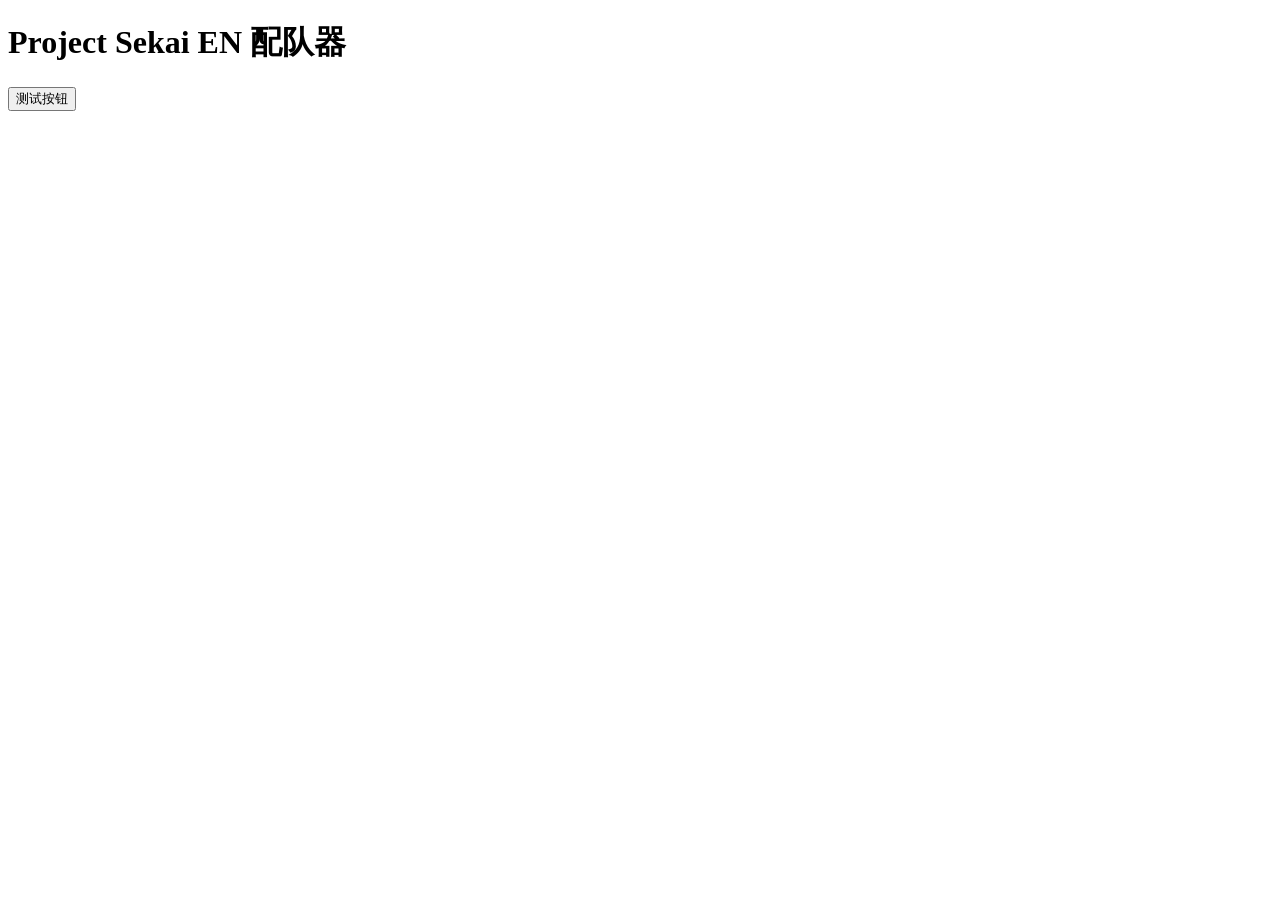
==== index.html @ 96f08433 "Add Project Sekai EN team builder starter page" ====
<!DOCTYPE html>
<html lang="zh-CN">
<head>
  <meta charset="UTF-8">
  <meta name="viewport" content="width=device-width, initial-scale=1.0">
  <title>Project Sekai EN 配队器</title>
</head>
<body>
  <h1>Project Sekai EN 配队器</h1>
  <button id="testButton" type="button">测试按钮</button>

  <script>
    document.getElementById('testButton').addEventListener('click', () => {
      alert('测试成功！');
    });
  </script>
</body>
</html>
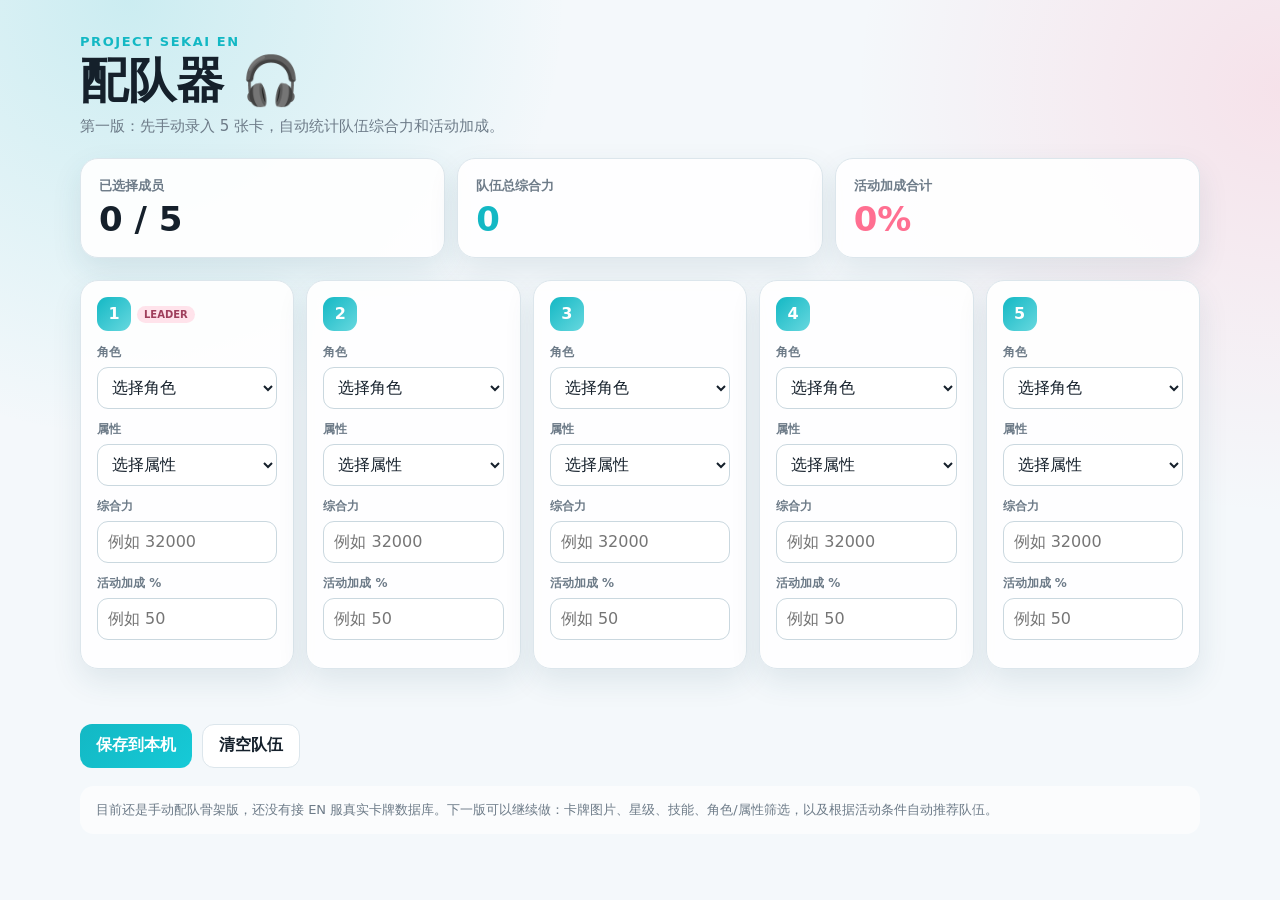
==== commit 9dc636ee: "Build first functional Project Sekai EN team builder" ====
--- a/index.html
+++ b/index.html
@@ -3,16 +3,388 @@
 <head>
   <meta charset="UTF-8">
   <meta name="viewport" content="width=device-width, initial-scale=1.0">
+  <meta name="theme-color" content="#13b8c4">
   <title>Project Sekai EN 配队器</title>
+  <style>
+    * {
+      box-sizing: border-box;
+    }
+
+    :root {
+      --bg: #f4f8fb;
+      --panel: rgba(255, 255, 255, 0.92);
+      --text: #15202b;
+      --muted: #6d7b88;
+      --line: #dce6ec;
+      --accent: #13b8c4;
+      --accent-2: #ff6f91;
+      --shadow: 0 12px 30px rgba(30, 80, 100, 0.10);
+    }
+
+    body {
+      margin: 0;
+      min-height: 100vh;
+      font-family: system-ui, -apple-system, BlinkMacSystemFont, "Segoe UI", sans-serif;
+      color: var(--text);
+      background:
+        radial-gradient(circle at 10% 0%, rgba(19, 184, 196, 0.18), transparent 30%),
+        radial-gradient(circle at 100% 10%, rgba(255, 111, 145, 0.16), transparent 28%),
+        var(--bg);
+    }
+
+    .page {
+      width: min(1120px, calc(100% - 28px));
+      margin: 0 auto;
+      padding: 34px 0 50px;
+    }
+
+    .hero {
+      margin-bottom: 22px;
+    }
+
+    .eyebrow {
+      margin: 0 0 6px;
+      color: var(--accent);
+      font-size: 13px;
+      font-weight: 800;
+      letter-spacing: 0.12em;
+      text-transform: uppercase;
+    }
+
+    h1 {
+      margin: 0;
+      font-size: clamp(30px, 6vw, 48px);
+      line-height: 1.08;
+    }
+
+    .subtitle {
+      margin: 10px 0 0;
+      color: var(--muted);
+      font-size: 15px;
+    }
+
+    .summary {
+      display: grid;
+      grid-template-columns: repeat(3, 1fr);
+      gap: 12px;
+      margin: 22px 0;
+    }
+
+    .summary-card {
+      padding: 18px;
+      border: 1px solid var(--line);
+      border-radius: 18px;
+      background: var(--panel);
+      box-shadow: var(--shadow);
+    }
+
+    .summary-label {
+      color: var(--muted);
+      font-size: 13px;
+      font-weight: 700;
+    }
+
+    .summary-value {
+      margin-top: 4px;
+      font-size: clamp(25px, 5vw, 34px);
+      font-weight: 900;
+    }
+
+    .summary-value.accent {
+      color: var(--accent);
+    }
+
+    .summary-value.pink {
+      color: var(--accent-2);
+    }
+
+    .team-grid {
+      display: grid;
+      grid-template-columns: repeat(5, minmax(0, 1fr));
+      gap: 12px;
+    }
+
+    .slot {
+      padding: 16px;
+      border: 1px solid var(--line);
+      border-radius: 18px;
+      background: var(--panel);
+      box-shadow: var(--shadow);
+    }
+
+    .slot-number {
+      display: inline-flex;
+      align-items: center;
+      justify-content: center;
+      width: 34px;
+      height: 34px;
+      margin-bottom: 13px;
+      border-radius: 11px;
+      color: white;
+      background: linear-gradient(135deg, var(--accent), #67d8df);
+      font-weight: 900;
+    }
+
+    .field {
+      margin-bottom: 12px;
+    }
+
+    label {
+      display: block;
+      margin-bottom: 6px;
+      color: var(--muted);
+      font-size: 12px;
+      font-weight: 800;
+    }
+
+    select,
+    input {
+      width: 100%;
+      min-height: 42px;
+      padding: 9px 10px;
+      border: 1px solid #cad8df;
+      border-radius: 11px;
+      outline: none;
+      background: white;
+      color: var(--text);
+      font: inherit;
+    }
+
+    select:focus,
+    input:focus {
+      border-color: var(--accent);
+      box-shadow: 0 0 0 3px rgba(19, 184, 196, 0.13);
+    }
+
+    .leader-badge {
+      display: inline-block;
+      margin-left: 6px;
+      padding: 3px 7px;
+      border-radius: 999px;
+      color: #9f3f5c;
+      background: #ffe3eb;
+      font-size: 10px;
+      font-weight: 900;
+      vertical-align: middle;
+    }
+
+    .warning {
+      min-height: 22px;
+      margin: 15px 0 0;
+      color: #c33d5b;
+      font-size: 13px;
+      font-weight: 700;
+    }
+
+    .actions {
+      display: flex;
+      gap: 10px;
+      margin-top: 18px;
+    }
+
+    button {
+      min-height: 44px;
+      padding: 10px 16px;
+      border: 0;
+      border-radius: 12px;
+      cursor: pointer;
+      font: inherit;
+      font-weight: 800;
+    }
+
+    .primary {
+      color: white;
+      background: linear-gradient(135deg, var(--accent), #16cad7);
+    }
+
+    .secondary {
+      color: var(--text);
+      background: white;
+      border: 1px solid var(--line);
+    }
+
+    .note {
+      margin-top: 18px;
+      padding: 14px 16px;
+      border-radius: 14px;
+      color: var(--muted);
+      background: rgba(255, 255, 255, 0.66);
+      font-size: 13px;
+      line-height: 1.55;
+    }
+
+    @media (max-width: 920px) {
+      .team-grid {
+        grid-template-columns: repeat(2, minmax(0, 1fr));
+      }
+    }
+
+    @media (max-width: 620px) {
+      .page {
+        width: min(100% - 18px, 1120px);
+        padding-top: 22px;
+      }
+
+      .summary {
+        grid-template-columns: 1fr;
+      }
+
+      .team-grid {
+        grid-template-columns: 1fr;
+      }
+    }
+  </style>
 </head>
 <body>
-  <h1>Project Sekai EN 配队器</h1>
-  <button id="testButton" type="button">测试按钮</button>
+  <main class="page">
+    <header class="hero">
+      <p class="eyebrow">Project Sekai EN</p>
+      <h1>配队器 <span aria-hidden="true">🎧</span></h1>
+      <p class="subtitle">第一版：先手动录入 5 张卡，自动统计队伍综合力和活动加成。</p>
+    </header>
+
+    <section class="summary" aria-label="队伍统计">
+      <div class="summary-card">
+        <div class="summary-label">已选择成员</div>
+        <div class="summary-value" id="memberCount">0 / 5</div>
+      </div>
+      <div class="summary-card">
+        <div class="summary-label">队伍总综合力</div>
+        <div class="summary-value accent" id="totalPower">0</div>
+      </div>
+      <div class="summary-card">
+        <div class="summary-label">活动加成合计</div>
+        <div class="summary-value pink" id="totalBonus">0%</div>
+      </div>
+    </section>
+
+    <section class="team-grid" id="teamGrid" aria-label="队伍卡槽"></section>
+
+    <p class="warning" id="warning" role="status"></p>
+
+    <div class="actions">
+      <button class="primary" id="saveButton" type="button">保存到本机</button>
+      <button class="secondary" id="resetButton" type="button">清空队伍</button>
+    </div>
+
+    <div class="note">
+      目前还是手动配队骨架版，还没有接 EN 服真实卡牌数据库。下一版可以继续做：卡牌图片、星级、技能、角色/属性筛选，以及根据活动条件自动推荐队伍。
+    </div>
+  </main>
 
   <script>
-    document.getElementById('testButton').addEventListener('click', () => {
-      alert('测试成功！');
-    });
+    const characters = [
+      "", "Hatsune Miku", "Kagamine Rin", "Kagamine Len", "Megurine Luka", "MEIKO", "KAITO",
+      "Hoshino Ichika", "Tenma Saki", "Mochizuki Honami", "Hinomori Shiho",
+      "Hanasato Minori", "Kiritani Haruka", "Momoi Airi", "Hinomori Shizuku",
+      "Azusawa Kohane", "Shiraishi An", "Shinonome Akito", "Aoyagi Toya",
+      "Tenma Tsukasa", "Otori Emu", "Kusanagi Nene", "Kamishiro Rui",
+      "Yoisaki Kanade", "Asahina Mafuyu", "Shinonome Ena", "Akiyama Mizuki"
+    ];
+
+    const attributes = ["", "Cool", "Cute", "Happy", "Mysterious", "Pure"];
+    const teamGrid = document.getElementById("teamGrid");
+    const memberCount = document.getElementById("memberCount");
+    const totalPower = document.getElementById("totalPower");
+    const totalBonus = document.getElementById("totalBonus");
+    const warning = document.getElementById("warning");
+
+    function optionList(items, emptyLabel) {
+      return items.map((item, index) =>
+        `<option value="${item}">${index === 0 ? emptyLabel : item}</option>`
+      ).join("");
+    }
+
+    for (let i = 0; i < 5; i++) {
+      const slot = document.createElement("article");
+      slot.className = "slot";
+      slot.dataset.slot = i;
+      slot.innerHTML = `
+        <div class="slot-number">${i + 1}</div>${i === 0 ? '<span class="leader-badge">LEADER</span>' : ''}
+        <div class="field">
+          <label for="character-${i}">角色</label>
+          <select id="character-${i}" class="character">${optionList(characters, "选择角色")}</select>
+        </div>
+        <div class="field">
+          <label for="attribute-${i}">属性</label>
+          <select id="attribute-${i}" class="attribute">${optionList(attributes, "选择属性")}</select>
+        </div>
+        <div class="field">
+          <label for="power-${i}">综合力</label>
+          <input id="power-${i}" class="power" type="number" min="0" inputmode="numeric" placeholder="例如 32000">
+        </div>
+        <div class="field">
+          <label for="bonus-${i}">活动加成 %</label>
+          <input id="bonus-${i}" class="bonus" type="number" min="0" step="0.1" inputmode="decimal" placeholder="例如 50">
+        </div>
+      `;
+      teamGrid.appendChild(slot);
+    }
+
+    function getSlots() {
+      return [...document.querySelectorAll(".slot")].map(slot => ({
+        character: slot.querySelector(".character").value,
+        attribute: slot.querySelector(".attribute").value,
+        power: Number(slot.querySelector(".power").value) || 0,
+        bonus: Number(slot.querySelector(".bonus").value) || 0
+      }));
+    }
+
+    function updateSummary() {
+      const slots = getSlots();
+      const selected = slots.filter(slot => slot.character);
+      const power = slots.reduce((sum, slot) => sum + slot.power, 0);
+      const bonus = slots.reduce((sum, slot) => sum + slot.bonus, 0);
+
+      memberCount.textContent = `${selected.length} / 5`;
+      totalPower.textContent = power.toLocaleString();
+      totalBonus.textContent = `${Number(bonus.toFixed(1))}%`;
+
+      const names = selected.map(slot => slot.character);
+      const duplicates = [...new Set(names.filter((name, index) => names.indexOf(name) !== index))];
+      warning.textContent = duplicates.length
+        ? `⚠️ 同一队伍不能重复同一角色：${duplicates.join("、")}`
+        : "";
+    }
+
+    function saveTeam() {
+      localStorage.setItem("pjsk-en-team-v1", JSON.stringify(getSlots()));
+      const oldText = document.getElementById("saveButton").textContent;
+      document.getElementById("saveButton").textContent = "已保存 ✓";
+      setTimeout(() => document.getElementById("saveButton").textContent = oldText, 1200);
+    }
+
+    function loadTeam() {
+      const raw = localStorage.getItem("pjsk-en-team-v1");
+      if (!raw) return;
+
+      try {
+        const saved = JSON.parse(raw);
+        document.querySelectorAll(".slot").forEach((slot, i) => {
+          if (!saved[i]) return;
+          slot.querySelector(".character").value = saved[i].character || "";
+          slot.querySelector(".attribute").value = saved[i].attribute || "";
+          slot.querySelector(".power").value = saved[i].power || "";
+          slot.querySelector(".bonus").value = saved[i].bonus || "";
+        });
+      } catch (error) {
+        console.warn("Saved team could not be loaded.", error);
+      }
+    }
+
+    function resetTeam() {
+      document.querySelectorAll("select, input").forEach(control => control.value = "");
+      localStorage.removeItem("pjsk-en-team-v1");
+      updateSummary();
+    }
+
+    teamGrid.addEventListener("input", updateSummary);
+    teamGrid.addEventListener("change", updateSummary);
+    document.getElementById("saveButton").addEventListener("click", saveTeam);
+    document.getElementById("resetButton").addEventListener("click", resetTeam);
+
+    loadTeam();
+    updateSummary();
   </script>
 </body>
 </html>
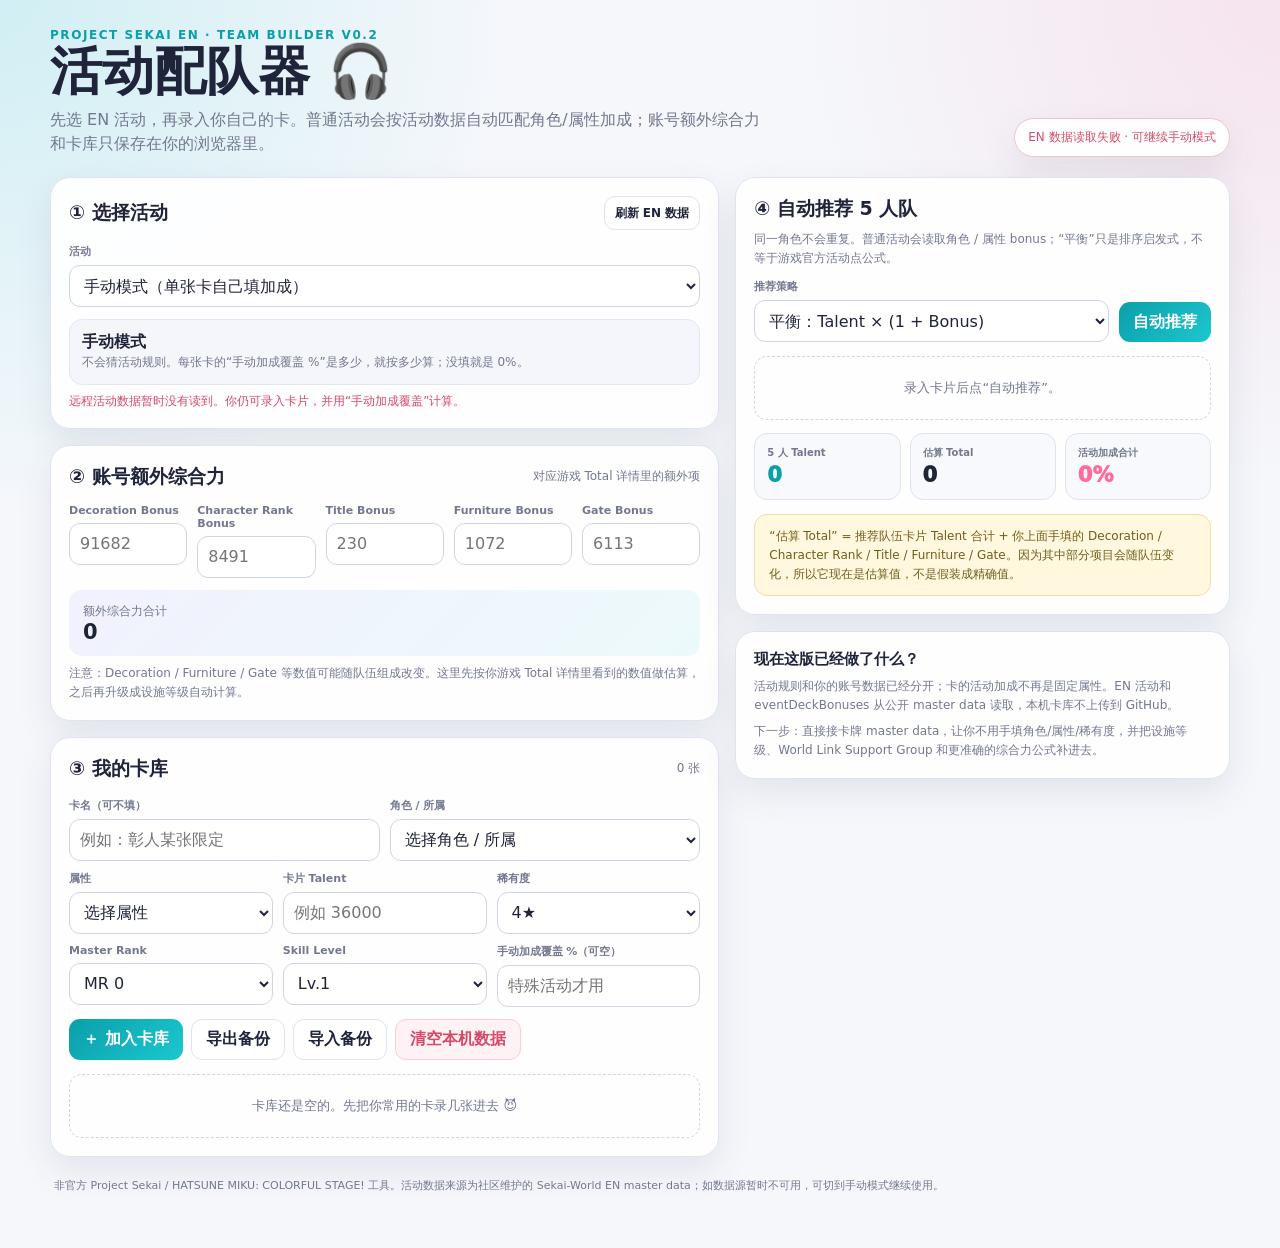
==== commit 70fdb0be: "Rebuild Project Sekai EN team builder workflow" ====
--- a/index.html
+++ b/index.html
@@ -3,388 +3,205 @@
 <head>
   <meta charset="UTF-8">
   <meta name="viewport" content="width=device-width, initial-scale=1.0">
-  <meta name="theme-color" content="#13b8c4">
+  <meta name="theme-color" content="#1cc7d0">
+  <meta name="description" content="Project Sekai EN 活动配队器：活动规则、账号加成、个人卡库与自动推荐。">
   <title>Project Sekai EN 配队器</title>
-  <style>
-    * {
-      box-sizing: border-box;
-    }
-
-    :root {
-      --bg: #f4f8fb;
-      --panel: rgba(255, 255, 255, 0.92);
-      --text: #15202b;
-      --muted: #6d7b88;
-      --line: #dce6ec;
-      --accent: #13b8c4;
-      --accent-2: #ff6f91;
-      --shadow: 0 12px 30px rgba(30, 80, 100, 0.10);
-    }
-
-    body {
-      margin: 0;
-      min-height: 100vh;
-      font-family: system-ui, -apple-system, BlinkMacSystemFont, "Segoe UI", sans-serif;
-      color: var(--text);
-      background:
-        radial-gradient(circle at 10% 0%, rgba(19, 184, 196, 0.18), transparent 30%),
-        radial-gradient(circle at 100% 10%, rgba(255, 111, 145, 0.16), transparent 28%),
-        var(--bg);
-    }
-
-    .page {
-      width: min(1120px, calc(100% - 28px));
-      margin: 0 auto;
-      padding: 34px 0 50px;
-    }
-
-    .hero {
-      margin-bottom: 22px;
-    }
-
-    .eyebrow {
-      margin: 0 0 6px;
-      color: var(--accent);
-      font-size: 13px;
-      font-weight: 800;
-      letter-spacing: 0.12em;
-      text-transform: uppercase;
-    }
-
-    h1 {
-      margin: 0;
-      font-size: clamp(30px, 6vw, 48px);
-      line-height: 1.08;
-    }
-
-    .subtitle {
-      margin: 10px 0 0;
-      color: var(--muted);
-      font-size: 15px;
-    }
-
-    .summary {
-      display: grid;
-      grid-template-columns: repeat(3, 1fr);
-      gap: 12px;
-      margin: 22px 0;
-    }
-
-    .summary-card {
-      padding: 18px;
-      border: 1px solid var(--line);
-      border-radius: 18px;
-      background: var(--panel);
-      box-shadow: var(--shadow);
-    }
-
-    .summary-label {
-      color: var(--muted);
-      font-size: 13px;
-      font-weight: 700;
-    }
-
-    .summary-value {
-      margin-top: 4px;
-      font-size: clamp(25px, 5vw, 34px);
-      font-weight: 900;
-    }
-
-    .summary-value.accent {
-      color: var(--accent);
-    }
-
-    .summary-value.pink {
-      color: var(--accent-2);
-    }
-
-    .team-grid {
-      display: grid;
-      grid-template-columns: repeat(5, minmax(0, 1fr));
-      gap: 12px;
-    }
-
-    .slot {
-      padding: 16px;
-      border: 1px solid var(--line);
-      border-radius: 18px;
-      background: var(--panel);
-      box-shadow: var(--shadow);
-    }
-
-    .slot-number {
-      display: inline-flex;
-      align-items: center;
-      justify-content: center;
-      width: 34px;
-      height: 34px;
-      margin-bottom: 13px;
-      border-radius: 11px;
-      color: white;
-      background: linear-gradient(135deg, var(--accent), #67d8df);
-      font-weight: 900;
-    }
-
-    .field {
-      margin-bottom: 12px;
-    }
-
-    label {
-      display: block;
-      margin-bottom: 6px;
-      color: var(--muted);
-      font-size: 12px;
-      font-weight: 800;
-    }
-
-    select,
-    input {
-      width: 100%;
-      min-height: 42px;
-      padding: 9px 10px;
-      border: 1px solid #cad8df;
-      border-radius: 11px;
-      outline: none;
-      background: white;
-      color: var(--text);
-      font: inherit;
-    }
-
-    select:focus,
-    input:focus {
-      border-color: var(--accent);
-      box-shadow: 0 0 0 3px rgba(19, 184, 196, 0.13);
-    }
-
-    .leader-badge {
-      display: inline-block;
-      margin-left: 6px;
-      padding: 3px 7px;
-      border-radius: 999px;
-      color: #9f3f5c;
-      background: #ffe3eb;
-      font-size: 10px;
-      font-weight: 900;
-      vertical-align: middle;
-    }
-
-    .warning {
-      min-height: 22px;
-      margin: 15px 0 0;
-      color: #c33d5b;
-      font-size: 13px;
-      font-weight: 700;
-    }
-
-    .actions {
-      display: flex;
-      gap: 10px;
-      margin-top: 18px;
-    }
-
-    button {
-      min-height: 44px;
-      padding: 10px 16px;
-      border: 0;
-      border-radius: 12px;
-      cursor: pointer;
-      font: inherit;
-      font-weight: 800;
-    }
-
-    .primary {
-      color: white;
-      background: linear-gradient(135deg, var(--accent), #16cad7);
-    }
-
-    .secondary {
-      color: var(--text);
-      background: white;
-      border: 1px solid var(--line);
-    }
-
-    .note {
-      margin-top: 18px;
-      padding: 14px 16px;
-      border-radius: 14px;
-      color: var(--muted);
-      background: rgba(255, 255, 255, 0.66);
-      font-size: 13px;
-      line-height: 1.55;
-    }
-
-    @media (max-width: 920px) {
-      .team-grid {
-        grid-template-columns: repeat(2, minmax(0, 1fr));
-      }
-    }
-
-    @media (max-width: 620px) {
-      .page {
-        width: min(100% - 18px, 1120px);
-        padding-top: 22px;
-      }
-
-      .summary {
-        grid-template-columns: 1fr;
-      }
-
-      .team-grid {
-        grid-template-columns: 1fr;
-      }
-    }
-  </style>
+  <link rel="stylesheet" href="./styles.css">
 </head>
 <body>
   <main class="page">
     <header class="hero">
-      <p class="eyebrow">Project Sekai EN</p>
-      <h1>配队器 <span aria-hidden="true">🎧</span></h1>
-      <p class="subtitle">第一版：先手动录入 5 张卡，自动统计队伍综合力和活动加成。</p>
+      <div>
+        <p class="eyebrow">PROJECT SEKAI EN · TEAM BUILDER V0.2</p>
+        <h1>活动配队器 🎧</h1>
+        <p class="hero-copy">先选 EN 活动，再录入你自己的卡。普通活动会按活动数据自动匹配角色/属性加成；账号额外综合力和卡库只保存在你的浏览器里。</p>
+      </div>
+      <div id="dataStatus" class="status-pill">准备读取 EN 活动数据…</div>
     </header>
 
-    <section class="summary" aria-label="队伍统计">
-      <div class="summary-card">
-        <div class="summary-label">已选择成员</div>
-        <div class="summary-value" id="memberCount">0 / 5</div>
+    <div class="layout">
+      <div class="stack">
+        <section class="panel">
+          <div class="panel-title-row">
+            <h2>① 选择活动</h2>
+            <button id="refreshData" class="btn btn-secondary btn-small" type="button">刷新 EN 数据</button>
+          </div>
+          <div class="field">
+            <label for="eventSelect">活动</label>
+            <select id="eventSelect">
+              <option value="manual">手动模式（单张卡自己填加成）</option>
+            </select>
+          </div>
+          <div id="eventInfo" class="event-box"></div>
+          <div id="eventError" class="error"></div>
+          <div id="specialNotice" class="notice hidden">检测到 World / Bloom 类特殊活动。当前版本会读取基础活动加成规则，但 Support Group、特殊 Mastery / Rarity / Skill 等机制还没有完整实现；这类卡可以使用“手动加成覆盖 %”修正。</div>
+        </section>
+
+        <section class="panel">
+          <div class="panel-title-row">
+            <h2>② 账号额外综合力</h2>
+            <span class="small">对应游戏 Total 详情里的额外项</span>
+          </div>
+          <div class="grid-5">
+            <div class="field">
+              <label for="decorationBonus">Decoration Bonus</label>
+              <input id="decorationBonus" type="number" min="0" inputmode="numeric" placeholder="91682">
+            </div>
+            <div class="field">
+              <label for="characterRankBonus">Character Rank Bonus</label>
+              <input id="characterRankBonus" type="number" min="0" inputmode="numeric" placeholder="8491">
+            </div>
+            <div class="field">
+              <label for="titleBonus">Title Bonus</label>
+              <input id="titleBonus" type="number" min="0" inputmode="numeric" placeholder="230">
+            </div>
+            <div class="field">
+              <label for="furnitureBonus">Furniture Bonus</label>
+              <input id="furnitureBonus" type="number" min="0" inputmode="numeric" placeholder="1072">
+            </div>
+            <div class="field">
+              <label for="gateBonus">Gate Bonus</label>
+              <input id="gateBonus" type="number" min="0" inputmode="numeric" placeholder="6113">
+            </div>
+          </div>
+          <div class="account-total">
+            <div class="small">额外综合力合计</div>
+            <strong id="accountBonusTotal">0</strong>
+          </div>
+          <p class="hint">注意：Decoration / Furniture / Gate 等数值可能随队伍组成改变。这里先按你游戏 Total 详情里看到的数值做估算，之后再升级成设施等级自动计算。</p>
+        </section>
+
+        <section class="panel">
+          <div class="panel-title-row">
+            <h2>③ 我的卡库</h2>
+            <span id="cardCount" class="small">0 张</span>
+          </div>
+
+          <form id="cardForm" class="card-form">
+            <div class="grid-2">
+              <div class="field">
+                <label for="cardName">卡名（可不填）</label>
+                <input id="cardName" type="text" maxlength="80" placeholder="例如：彰人某张限定">
+              </div>
+              <div class="field">
+                <label for="cardUnit">角色 / 所属</label>
+                <select id="cardUnit"><option value="">选择角色 / 所属</option></select>
+              </div>
+            </div>
+
+            <div class="grid-3" style="margin-top:10px">
+              <div class="field">
+                <label for="cardAttr">属性</label>
+                <select id="cardAttr">
+                  <option value="">选择属性</option>
+                  <option value="cool">Cool</option>
+                  <option value="cute">Cute</option>
+                  <option value="happy">Happy</option>
+                  <option value="mysterious">Mysterious</option>
+                  <option value="pure">Pure</option>
+                </select>
+              </div>
+              <div class="field">
+                <label for="cardTalent">卡片 Talent</label>
+                <input id="cardTalent" type="number" min="1" inputmode="numeric" placeholder="例如 36000">
+              </div>
+              <div class="field">
+                <label for="cardRarity">稀有度</label>
+                <select id="cardRarity">
+                  <option value="4★">4★</option>
+                  <option value="Birthday">Birthday</option>
+                  <option value="3★">3★</option>
+                  <option value="2★">2★</option>
+                  <option value="1★">1★</option>
+                </select>
+              </div>
+            </div>
+
+            <div class="grid-3" style="margin-top:10px">
+              <div class="field">
+                <label for="cardMasterRank">Master Rank</label>
+                <select id="cardMasterRank">
+                  <option value="0">MR 0</option><option value="1">MR 1</option><option value="2">MR 2</option>
+                  <option value="3">MR 3</option><option value="4">MR 4</option><option value="5">MR 5</option>
+                </select>
+              </div>
+              <div class="field">
+                <label for="cardSkillLevel">Skill Level</label>
+                <select id="cardSkillLevel">
+                  <option value="1">Lv.1</option><option value="2">Lv.2</option><option value="3">Lv.3</option><option value="4">Lv.4</option>
+                </select>
+              </div>
+              <div class="field">
+                <label for="cardBonusOverride">手动加成覆盖 %（可空）</label>
+                <input id="cardBonusOverride" type="number" min="0" step="0.1" inputmode="decimal" placeholder="特殊活动才用">
+              </div>
+            </div>
+
+            <div id="cardError" class="error"></div>
+            <div class="actions">
+              <button class="btn btn-primary" type="submit">＋ 加入卡库</button>
+              <button id="exportButton" class="btn btn-secondary" type="button">导出备份</button>
+              <button id="importButton" class="btn btn-secondary" type="button">导入备份</button>
+              <button id="clearButton" class="btn btn-danger" type="button">清空本机数据</button>
+              <input id="importFile" class="hidden" type="file" accept="application/json,.json">
+            </div>
+            <div id="importStatus" class="small" style="margin-top:7px"></div>
+          </form>
+
+          <div id="libraryList" class="library-list"></div>
+        </section>
       </div>
-      <div class="summary-card">
-        <div class="summary-label">队伍总综合力</div>
-        <div class="summary-value accent" id="totalPower">0</div>
-      </div>
-      <div class="summary-card">
-        <div class="summary-label">活动加成合计</div>
-        <div class="summary-value pink" id="totalBonus">0%</div>
-      </div>
-    </section>
-
-    <section class="team-grid" id="teamGrid" aria-label="队伍卡槽"></section>
-
-    <p class="warning" id="warning" role="status"></p>
-
-    <div class="actions">
-      <button class="primary" id="saveButton" type="button">保存到本机</button>
-      <button class="secondary" id="resetButton" type="button">清空队伍</button>
+
+      <aside class="stack">
+        <section class="panel">
+          <h2>④ 自动推荐 5 人队</h2>
+          <p class="hint">同一角色不会重复。普通活动会读取角色 / 属性 bonus；“平衡”只是排序启发式，不等于游戏官方活动点公式。</p>
+          <div class="strategy-row" style="margin-top:12px">
+            <div class="field">
+              <label for="strategySelect">推荐策略</label>
+              <select id="strategySelect">
+                <option value="balanced">平衡：Talent × (1 + Bonus)</option>
+                <option value="bonus">活动加成优先</option>
+                <option value="talent">Talent 优先</option>
+              </select>
+            </div>
+            <button id="recommendButton" class="btn btn-primary" type="button">自动推荐</button>
+          </div>
+
+          <div id="recommendWarning" class="error"></div>
+          <div id="results" class="results"></div>
+
+          <div class="summary-grid">
+            <div class="summary-box">
+              <div class="summary-label">5 人 Talent</div>
+              <div id="sumTalent" class="summary-value cyan">0</div>
+            </div>
+            <div class="summary-box">
+              <div class="summary-label">估算 Total</div>
+              <div id="sumTotal" class="summary-value">0</div>
+            </div>
+            <div class="summary-box">
+              <div class="summary-label">活动加成合计</div>
+              <div id="sumBonus" class="summary-value pink">0%</div>
+            </div>
+          </div>
+
+          <div class="notice">“估算 Total” = 推荐队伍卡片 Talent 合计 + 你上面手填的 Decoration / Character Rank / Title / Furniture / Gate。因为其中部分项目会随队伍变化，所以它现在是估算值，不是假装成精确值。</div>
+        </section>
+
+        <section class="panel">
+          <h3>现在这版已经做了什么？</h3>
+          <p class="hint">活动规则和你的账号数据已经分开；卡的活动加成不再是固定属性。EN 活动和 eventDeckBonuses 从公开 master data 读取，本机卡库不上传到 GitHub。</p>
+          <p class="hint">下一步：直接接卡牌 master data，让你不用手填角色/属性/稀有度，并把设施等级、World Link Support Group 和更准确的综合力公式补进去。</p>
+        </section>
+      </aside>
     </div>
 
-    <div class="note">
-      目前还是手动配队骨架版，还没有接 EN 服真实卡牌数据库。下一版可以继续做：卡牌图片、星级、技能、角色/属性筛选，以及根据活动条件自动推荐队伍。
-    </div>
+    <footer>
+      非官方 Project Sekai / HATSUNE MIKU: COLORFUL STAGE! 工具。活动数据来源为社区维护的 Sekai-World EN master data；如数据源暂时不可用，可切到手动模式继续使用。
+    </footer>
   </main>
 
-  <script>
-    const characters = [
-      "", "Hatsune Miku", "Kagamine Rin", "Kagamine Len", "Megurine Luka", "MEIKO", "KAITO",
-      "Hoshino Ichika", "Tenma Saki", "Mochizuki Honami", "Hinomori Shiho",
-      "Hanasato Minori", "Kiritani Haruka", "Momoi Airi", "Hinomori Shizuku",
-      "Azusawa Kohane", "Shiraishi An", "Shinonome Akito", "Aoyagi Toya",
-      "Tenma Tsukasa", "Otori Emu", "Kusanagi Nene", "Kamishiro Rui",
-      "Yoisaki Kanade", "Asahina Mafuyu", "Shinonome Ena", "Akiyama Mizuki"
-    ];
-
-    const attributes = ["", "Cool", "Cute", "Happy", "Mysterious", "Pure"];
-    const teamGrid = document.getElementById("teamGrid");
-    const memberCount = document.getElementById("memberCount");
-    const totalPower = document.getElementById("totalPower");
-    const totalBonus = document.getElementById("totalBonus");
-    const warning = document.getElementById("warning");
-
-    function optionList(items, emptyLabel) {
-      return items.map((item, index) =>
-        `<option value="${item}">${index === 0 ? emptyLabel : item}</option>`
-      ).join("");
-    }
-
-    for (let i = 0; i < 5; i++) {
-      const slot = document.createElement("article");
-      slot.className = "slot";
-      slot.dataset.slot = i;
-      slot.innerHTML = `
-        <div class="slot-number">${i + 1}</div>${i === 0 ? '<span class="leader-badge">LEADER</span>' : ''}
-        <div class="field">
-          <label for="character-${i}">角色</label>
-          <select id="character-${i}" class="character">${optionList(characters, "选择角色")}</select>
-        </div>
-        <div class="field">
-          <label for="attribute-${i}">属性</label>
-          <select id="attribute-${i}" class="attribute">${optionList(attributes, "选择属性")}</select>
-        </div>
-        <div class="field">
-          <label for="power-${i}">综合力</label>
-          <input id="power-${i}" class="power" type="number" min="0" inputmode="numeric" placeholder="例如 32000">
-        </div>
-        <div class="field">
-          <label for="bonus-${i}">活动加成 %</label>
-          <input id="bonus-${i}" class="bonus" type="number" min="0" step="0.1" inputmode="decimal" placeholder="例如 50">
-        </div>
-      `;
-      teamGrid.appendChild(slot);
-    }
-
-    function getSlots() {
-      return [...document.querySelectorAll(".slot")].map(slot => ({
-        character: slot.querySelector(".character").value,
-        attribute: slot.querySelector(".attribute").value,
-        power: Number(slot.querySelector(".power").value) || 0,
-        bonus: Number(slot.querySelector(".bonus").value) || 0
-      }));
-    }
-
-    function updateSummary() {
-      const slots = getSlots();
-      const selected = slots.filter(slot => slot.character);
-      const power = slots.reduce((sum, slot) => sum + slot.power, 0);
-      const bonus = slots.reduce((sum, slot) => sum + slot.bonus, 0);
-
-      memberCount.textContent = `${selected.length} / 5`;
-      totalPower.textContent = power.toLocaleString();
-      totalBonus.textContent = `${Number(bonus.toFixed(1))}%`;
-
-      const names = selected.map(slot => slot.character);
-      const duplicates = [...new Set(names.filter((name, index) => names.indexOf(name) !== index))];
-      warning.textContent = duplicates.length
-        ? `⚠️ 同一队伍不能重复同一角色：${duplicates.join("、")}`
-        : "";
-    }
-
-    function saveTeam() {
-      localStorage.setItem("pjsk-en-team-v1", JSON.stringify(getSlots()));
-      const oldText = document.getElementById("saveButton").textContent;
-      document.getElementById("saveButton").textContent = "已保存 ✓";
-      setTimeout(() => document.getElementById("saveButton").textContent = oldText, 1200);
-    }
-
-    function loadTeam() {
-      const raw = localStorage.getItem("pjsk-en-team-v1");
-      if (!raw) return;
-
-      try {
-        const saved = JSON.parse(raw);
-        document.querySelectorAll(".slot").forEach((slot, i) => {
-          if (!saved[i]) return;
-          slot.querySelector(".character").value = saved[i].character || "";
-          slot.querySelector(".attribute").value = saved[i].attribute || "";
-          slot.querySelector(".power").value = saved[i].power || "";
-          slot.querySelector(".bonus").value = saved[i].bonus || "";
-        });
-      } catch (error) {
-        console.warn("Saved team could not be loaded.", error);
-      }
-    }
-
-    function resetTeam() {
-      document.querySelectorAll("select, input").forEach(control => control.value = "");
-      localStorage.removeItem("pjsk-en-team-v1");
-      updateSummary();
-    }
-
-    teamGrid.addEventListener("input", updateSummary);
-    teamGrid.addEventListener("change", updateSummary);
-    document.getElementById("saveButton").addEventListener("click", saveTeam);
-    document.getElementById("resetButton").addEventListener("click", resetTeam);
-
-    loadTeam();
-    updateSummary();
-  </script>
+  <script src="./app.js" defer></script>
 </body>
 </html>
--- a/styles.css
+++ b/styles.css
@@ -0,0 +1,290 @@
+:root {
+  --bg: #f5f7fb;
+  --panel: rgba(255, 255, 255, .94);
+  --ink: #20243a;
+  --muted: #73788f;
+  --line: #dfe3ee;
+  --cyan: #1cc7d0;
+  --cyan-dark: #0b9fa9;
+  --pink: #ff6b9a;
+  --purple: #7371e8;
+  --danger: #d64a68;
+  --shadow: 0 14px 34px rgba(55, 66, 100, .10);
+}
+
+* { box-sizing: border-box; }
+html { scroll-behavior: smooth; }
+body {
+  margin: 0;
+  min-height: 100vh;
+  font-family: system-ui, -apple-system, BlinkMacSystemFont, "Segoe UI", sans-serif;
+  color: var(--ink);
+  background:
+    radial-gradient(circle at 0 0, rgba(28,199,208,.17), transparent 32rem),
+    radial-gradient(circle at 100% 0, rgba(255,107,154,.14), transparent 30rem),
+    var(--bg);
+}
+
+button, input, select { font: inherit; }
+button { cursor: pointer; }
+
+.page {
+  width: min(1180px, calc(100% - 24px));
+  margin: 0 auto;
+  padding: 28px 0 54px;
+}
+
+.hero {
+  display: flex;
+  align-items: flex-end;
+  justify-content: space-between;
+  gap: 18px;
+  margin-bottom: 20px;
+}
+.hero h1 {
+  margin: 2px 0 0;
+  font-size: clamp(32px, 6vw, 52px);
+  line-height: 1.05;
+}
+.eyebrow {
+  margin: 0;
+  color: var(--cyan-dark);
+  font-size: 12px;
+  font-weight: 900;
+  letter-spacing: .13em;
+}
+.hero-copy {
+  margin: 9px 0 0;
+  max-width: 720px;
+  color: var(--muted);
+  line-height: 1.55;
+}
+
+.status-pill {
+  flex: 0 0 auto;
+  max-width: 330px;
+  padding: 10px 13px;
+  border: 1px solid var(--line);
+  border-radius: 999px;
+  background: var(--panel);
+  color: var(--muted);
+  font-size: 12px;
+  box-shadow: var(--shadow);
+}
+.status-pill.ok { color: #18785f; border-color: #bfe7d9; }
+.status-pill.bad { color: var(--danger); border-color: #f2c1cc; }
+
+.layout {
+  display: grid;
+  grid-template-columns: minmax(0, 1.15fr) minmax(320px, .85fr);
+  gap: 16px;
+  align-items: start;
+}
+.stack { display: grid; gap: 16px; }
+
+.panel {
+  padding: 18px;
+  border: 1px solid var(--line);
+  border-radius: 20px;
+  background: var(--panel);
+  box-shadow: var(--shadow);
+}
+.panel-title-row {
+  display: flex;
+  align-items: center;
+  justify-content: space-between;
+  gap: 10px;
+  margin-bottom: 14px;
+}
+.panel h2, .panel h3 { margin: 0; }
+.panel h2 { font-size: 19px; }
+.panel h3 { font-size: 15px; }
+.small, .hint {
+  color: var(--muted);
+  font-size: 12px;
+  line-height: 1.55;
+}
+.hint { margin: 8px 0 0; }
+
+.grid-2, .grid-3, .grid-5 {
+  display: grid;
+  gap: 10px;
+}
+.grid-2 { grid-template-columns: repeat(2, minmax(0,1fr)); }
+.grid-3 { grid-template-columns: repeat(3, minmax(0,1fr)); }
+.grid-5 { grid-template-columns: repeat(5, minmax(0,1fr)); }
+
+.field { min-width: 0; }
+.field label {
+  display: block;
+  margin: 0 0 6px;
+  color: var(--muted);
+  font-size: 11px;
+  font-weight: 850;
+}
+.field input, .field select {
+  width: 100%;
+  min-height: 42px;
+  padding: 9px 10px;
+  border: 1px solid #cfd5e3;
+  border-radius: 11px;
+  outline: 0;
+  background: #fff;
+  color: var(--ink);
+}
+.field input:focus, .field select:focus {
+  border-color: var(--cyan);
+  box-shadow: 0 0 0 3px rgba(28,199,208,.12);
+}
+
+.btn {
+  min-height: 40px;
+  padding: 9px 14px;
+  border: 0;
+  border-radius: 11px;
+  font-weight: 850;
+}
+.btn-primary { color: white; background: linear-gradient(135deg, var(--cyan-dark), var(--cyan)); }
+.btn-secondary { color: var(--ink); background: #fff; border: 1px solid var(--line); }
+.btn-danger { color: var(--danger); background: #fff2f5; border: 1px solid #f6cdd6; }
+.btn-small { min-height: 34px; padding: 7px 10px; font-size: 12px; }
+.actions { display: flex; flex-wrap: wrap; gap: 8px; margin-top: 12px; }
+
+.event-box {
+  margin-top: 12px;
+  padding: 12px;
+  border-radius: 13px;
+  background: #f4f6fb;
+  border: 1px solid #e4e7f0;
+}
+.rule-tags { display: flex; flex-wrap: wrap; gap: 6px; margin-top: 8px; }
+.tag {
+  padding: 5px 8px;
+  border-radius: 999px;
+  background: #fff;
+  border: 1px solid var(--line);
+  font-size: 11px;
+  color: #555b75;
+}
+
+.account-total {
+  margin-top: 12px;
+  padding: 12px 14px;
+  border-radius: 13px;
+  background: linear-gradient(135deg, rgba(115,113,232,.09), rgba(28,199,208,.08));
+}
+.account-total strong { font-size: 21px; }
+
+.card-form { padding-top: 2px; }
+.library-list { display: grid; gap: 9px; margin-top: 14px; }
+.library-empty {
+  padding: 22px 12px;
+  border: 1px dashed #cfd5e3;
+  border-radius: 13px;
+  color: var(--muted);
+  text-align: center;
+  font-size: 13px;
+}
+.library-card {
+  display: grid;
+  grid-template-columns: minmax(0,1fr) auto;
+  gap: 10px;
+  padding: 12px;
+  border: 1px solid var(--line);
+  border-radius: 14px;
+  background: #fff;
+}
+.library-card-title { font-weight: 900; }
+.library-meta { margin-top: 4px; color: var(--muted); font-size: 11px; line-height: 1.55; }
+.attr-dot {
+  display: inline-block;
+  width: 8px;
+  height: 8px;
+  margin-right: 4px;
+  border-radius: 50%;
+  background: var(--cyan);
+}
+
+.strategy-row {
+  display: grid;
+  grid-template-columns: minmax(0, 1fr) auto;
+  gap: 10px;
+  align-items: end;
+}
+
+.results { display: grid; gap: 10px; margin-top: 14px; }
+.result-card {
+  padding: 13px;
+  border: 1px solid var(--line);
+  border-radius: 14px;
+  background: #fff;
+}
+.result-top {
+  display: flex;
+  align-items: center;
+  justify-content: space-between;
+  gap: 10px;
+}
+.result-title { font-weight: 900; }
+.result-bonus {
+  flex: 0 0 auto;
+  padding: 5px 9px;
+  border-radius: 999px;
+  background: #ffe6ef;
+  color: #ad3e62;
+  font-size: 12px;
+  font-weight: 900;
+}
+.result-meta { margin-top: 5px; color: var(--muted); font-size: 11px; }
+
+.summary-grid {
+  display: grid;
+  grid-template-columns: repeat(3, minmax(0,1fr));
+  gap: 9px;
+  margin-top: 13px;
+}
+.summary-box {
+  padding: 12px;
+  border: 1px solid var(--line);
+  border-radius: 13px;
+  background: #f8f9fc;
+}
+.summary-label { color: var(--muted); font-size: 10px; font-weight: 800; }
+.summary-value { margin-top: 3px; font-size: 21px; font-weight: 950; }
+.summary-value.cyan { color: var(--cyan-dark); }
+.summary-value.pink { color: var(--pink); }
+
+.notice {
+  margin-top: 14px;
+  padding: 12px 14px;
+  border-radius: 13px;
+  background: #fff8df;
+  border: 1px solid #f0df9f;
+  color: #725e19;
+  font-size: 12px;
+  line-height: 1.55;
+}
+.error { color: var(--danger); font-size: 12px; margin-top: 8px; }
+.hidden { display: none !important; }
+
+footer {
+  padding: 20px 4px 0;
+  color: var(--muted);
+  font-size: 11px;
+  line-height: 1.6;
+}
+
+@media (max-width: 900px) {
+  .layout { grid-template-columns: 1fr; }
+  .hero { align-items: flex-start; flex-direction: column; }
+  .status-pill { max-width: 100%; }
+  .grid-5 { grid-template-columns: repeat(2, minmax(0,1fr)); }
+}
+
+@media (max-width: 620px) {
+  .page { width: min(100% - 14px, 1180px); padding-top: 18px; }
+  .panel { padding: 14px; border-radius: 16px; }
+  .grid-2, .grid-3, .grid-5, .summary-grid { grid-template-columns: 1fr; }
+  .strategy-row { grid-template-columns: 1fr; }
+  .hero h1 { font-size: 34px; }
+}
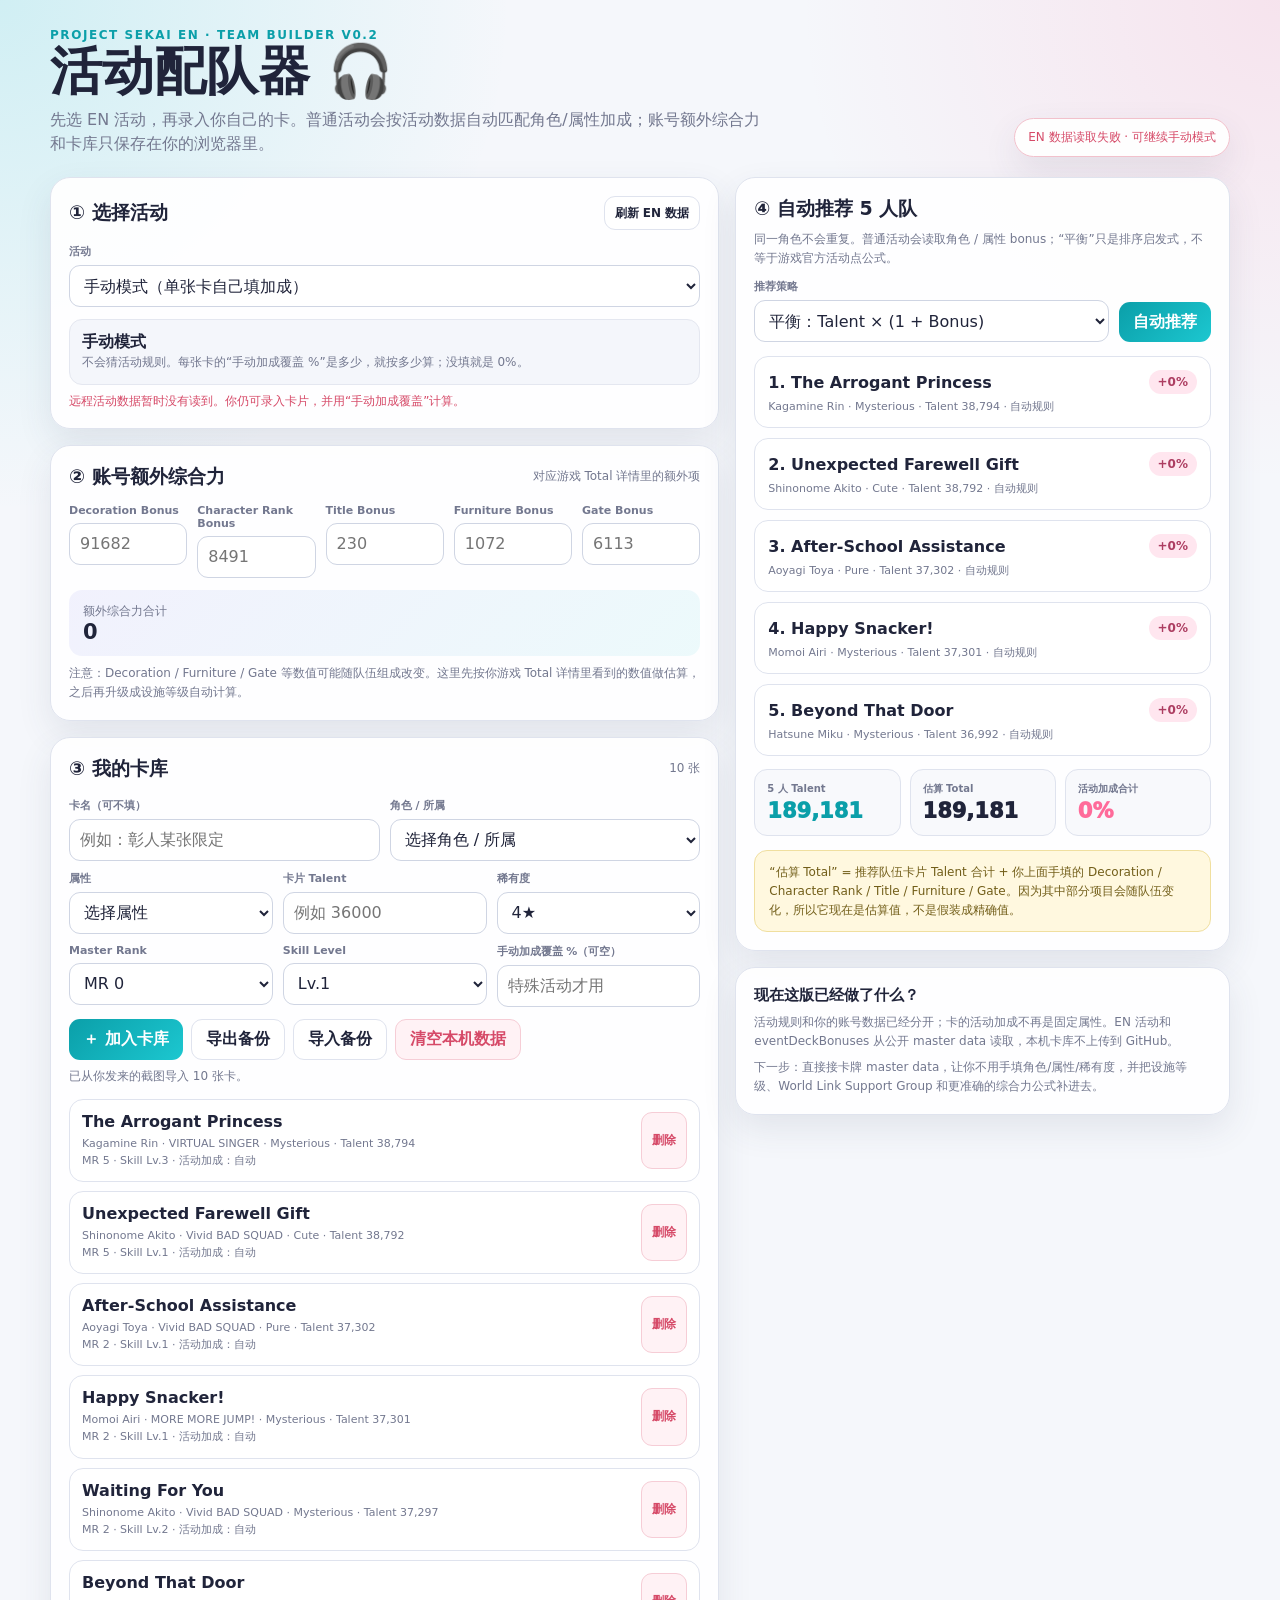
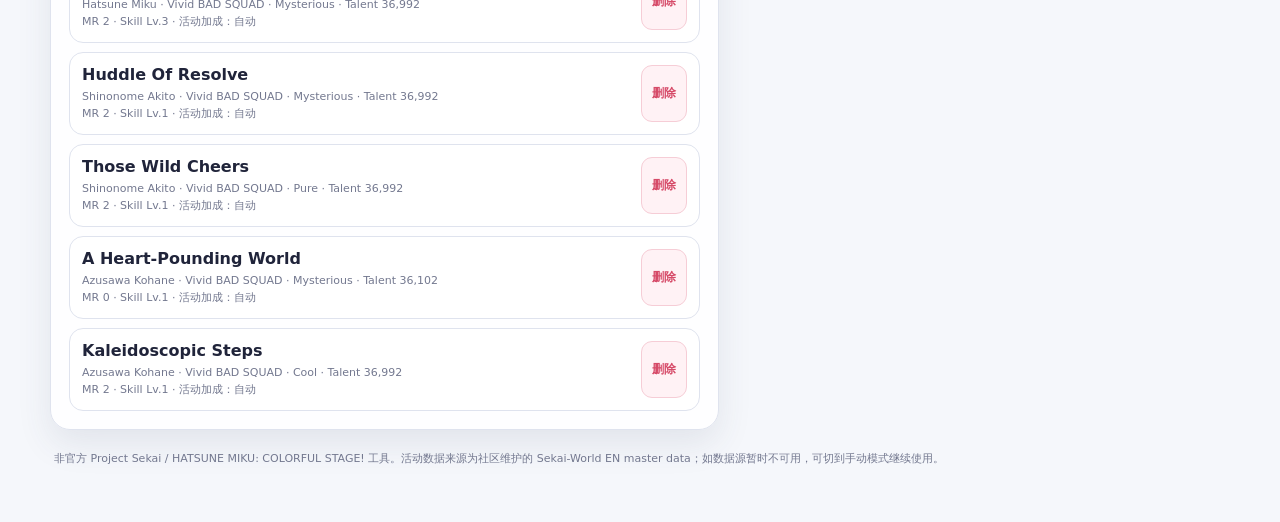
==== commit 6bd2fc37: "Load screenshot card presets" ====
--- a/index.html
+++ b/index.html
@@ -203,5 +203,6 @@
   </main>
 
   <script src="./app.js" defer></script>
+  <script src="./user-cards.js" defer></script>
 </body>
 </html>
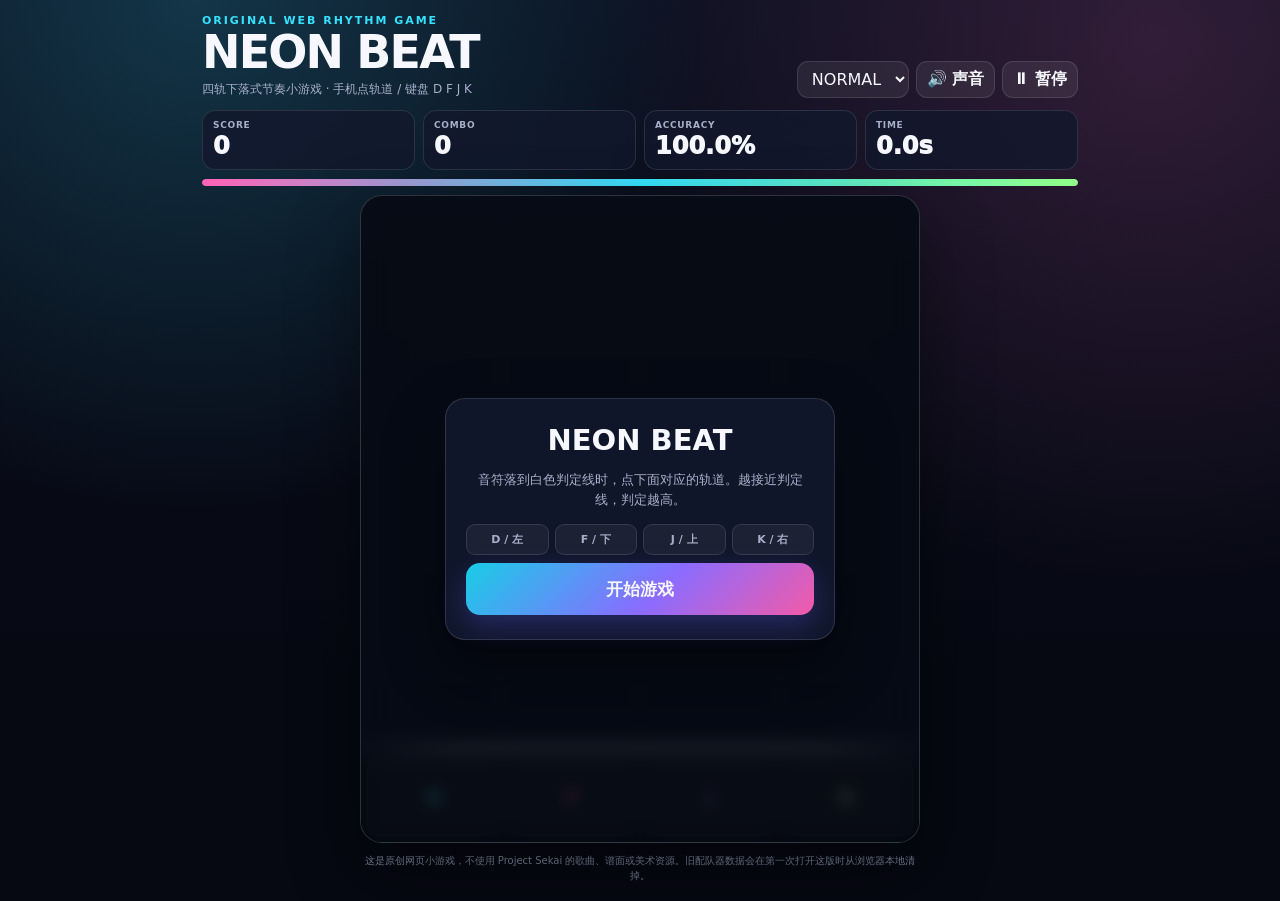
==== commit 704eea1a: "Replace team builder with rhythm game" ====
--- a/index.html
+++ b/index.html
@@ -2,207 +2,912 @@
 <html lang="zh-CN">
 <head>
   <meta charset="UTF-8">
-  <meta name="viewport" content="width=device-width, initial-scale=1.0">
-  <meta name="theme-color" content="#1cc7d0">
-  <meta name="description" content="Project Sekai EN 活动配队器：活动规则、账号加成、个人卡库与自动推荐。">
-  <title>Project Sekai EN 配队器</title>
-  <link rel="stylesheet" href="./styles.css">
+  <meta name="viewport" content="width=device-width, initial-scale=1, viewport-fit=cover, user-scalable=no">
+  <meta name="theme-color" content="#0b1020">
+  <title>NEON BEAT</title>
+  <style>
+    :root {
+      --bg: #070a14;
+      --panel: rgba(18, 24, 45, .84);
+      --line: rgba(255,255,255,.11);
+      --text: #f7f8ff;
+      --muted: #a8afca;
+      --cyan: #36e2ff;
+      --pink: #ff62b5;
+      --violet: #9b77ff;
+      --lime: #91ff88;
+      --danger: #ff5c78;
+    }
+
+    * { box-sizing: border-box; -webkit-tap-highlight-color: transparent; }
+    html, body { margin: 0; min-height: 100%; background: var(--bg); color: var(--text); }
+    body {
+      min-height: 100dvh;
+      overflow-x: hidden;
+      font-family: Inter, ui-sans-serif, system-ui, -apple-system, BlinkMacSystemFont, "Segoe UI", sans-serif;
+      background:
+        radial-gradient(circle at 15% 0%, rgba(54,226,255,.18), transparent 32rem),
+        radial-gradient(circle at 90% 5%, rgba(255,98,181,.16), transparent 34rem),
+        linear-gradient(180deg, #0b1020, #060812 75%);
+    }
+
+    button, select { font: inherit; }
+    button { border: 0; color: inherit; }
+
+    .app {
+      width: min(100%, 900px);
+      margin: 0 auto;
+      padding: max(14px, env(safe-area-inset-top)) 12px max(18px, env(safe-area-inset-bottom));
+    }
+
+    .topbar {
+      display: flex;
+      align-items: flex-end;
+      justify-content: space-between;
+      gap: 12px;
+      margin-bottom: 12px;
+    }
+
+    .brand-small {
+      margin: 0 0 2px;
+      color: var(--cyan);
+      font-size: 11px;
+      font-weight: 900;
+      letter-spacing: .18em;
+    }
+
+    h1 {
+      margin: 0;
+      font-size: clamp(28px, 7vw, 46px);
+      line-height: 1;
+      letter-spacing: -.04em;
+    }
+
+    .sub {
+      margin: 6px 0 0;
+      color: var(--muted);
+      font-size: 12px;
+    }
+
+    .controls {
+      display: flex;
+      gap: 7px;
+      align-items: center;
+      flex-wrap: wrap;
+      justify-content: flex-end;
+    }
+
+    select, .small-btn {
+      min-height: 36px;
+      padding: 7px 10px;
+      border: 1px solid var(--line);
+      border-radius: 11px;
+      background: rgba(255,255,255,.07);
+      color: var(--text);
+      outline: none;
+    }
+
+    select option { color: #111; }
+    .small-btn { cursor: pointer; font-weight: 800; }
+    .small-btn:active { transform: scale(.97); }
+
+    .hud {
+      display: grid;
+      grid-template-columns: repeat(4, minmax(0,1fr));
+      gap: 8px;
+      margin-bottom: 9px;
+    }
+
+    .hud-card {
+      min-width: 0;
+      padding: 9px 10px;
+      border: 1px solid var(--line);
+      border-radius: 13px;
+      background: var(--panel);
+      backdrop-filter: blur(12px);
+    }
+
+    .hud-label {
+      color: var(--muted);
+      font-size: 9px;
+      font-weight: 800;
+      letter-spacing: .08em;
+      text-transform: uppercase;
+    }
+
+    .hud-value {
+      margin-top: 2px;
+      overflow: hidden;
+      font-size: clamp(16px, 4vw, 24px);
+      font-weight: 950;
+      white-space: nowrap;
+      text-overflow: ellipsis;
+    }
+
+    .life-wrap {
+      height: 7px;
+      margin-bottom: 9px;
+      overflow: hidden;
+      border-radius: 999px;
+      background: rgba(255,255,255,.08);
+    }
+
+    .life-bar {
+      width: 100%;
+      height: 100%;
+      border-radius: inherit;
+      background: linear-gradient(90deg, var(--pink), var(--cyan), var(--lime));
+      transition: width .18s ease;
+    }
+
+    .game-shell {
+      position: relative;
+      width: min(100%, 560px);
+      height: min(72dvh, 720px);
+      min-height: 470px;
+      margin: 0 auto;
+      overflow: hidden;
+      border: 1px solid rgba(255,255,255,.14);
+      border-radius: 22px;
+      background:
+        linear-gradient(180deg, rgba(255,255,255,.035), rgba(255,255,255,.01)),
+        #090d19;
+      box-shadow: 0 28px 70px rgba(0,0,0,.42), inset 0 0 40px rgba(88,99,255,.05);
+      touch-action: none;
+      user-select: none;
+    }
+
+    .game-shell::before {
+      content: "";
+      position: absolute;
+      inset: 0;
+      pointer-events: none;
+      background: repeating-linear-gradient(180deg, transparent 0 58px, rgba(255,255,255,.025) 59px 60px);
+    }
+
+    .lanes {
+      position: absolute;
+      inset: 0;
+      display: grid;
+      grid-template-columns: repeat(4, 1fr);
+    }
+
+    .lane {
+      position: relative;
+      overflow: hidden;
+      border-right: 1px solid rgba(255,255,255,.08);
+    }
+    .lane:last-child { border-right: 0; }
+    .lane.active { background: rgba(255,255,255,.055); }
+
+    .hit-line {
+      position: absolute;
+      left: 0;
+      right: 0;
+      bottom: 92px;
+      height: 3px;
+      z-index: 5;
+      background: linear-gradient(90deg, transparent, rgba(255,255,255,.95) 18%, rgba(255,255,255,.95) 82%, transparent);
+      box-shadow: 0 0 18px rgba(255,255,255,.55);
+      pointer-events: none;
+    }
+
+    .judge {
+      position: absolute;
+      z-index: 20;
+      left: 50%;
+      top: 48%;
+      transform: translate(-50%, -50%) scale(.85);
+      min-width: 150px;
+      text-align: center;
+      font-size: clamp(25px, 8vw, 44px);
+      font-weight: 1000;
+      letter-spacing: -.04em;
+      opacity: 0;
+      pointer-events: none;
+      text-shadow: 0 4px 18px rgba(0,0,0,.55);
+    }
+    .judge.show { animation: judgePop .38s ease-out; }
+    .judge.perfect { color: #fff; text-shadow: 0 0 8px var(--cyan), 0 0 24px var(--violet); }
+    .judge.great { color: var(--cyan); }
+    .judge.good { color: #ffe477; }
+    .judge.miss { color: var(--danger); }
+    @keyframes judgePop {
+      0% { opacity: 0; transform: translate(-50%, -50%) scale(.7); }
+      30% { opacity: 1; transform: translate(-50%, -50%) scale(1.08); }
+      100% { opacity: 0; transform: translate(-50%, -68%) scale(1); }
+    }
+
+    .note {
+      position: absolute;
+      z-index: 8;
+      left: 9%;
+      width: 82%;
+      height: 24px;
+      border: 2px solid rgba(255,255,255,.76);
+      border-radius: 8px;
+      transform: translateY(-50%);
+      box-shadow: 0 0 12px currentColor;
+      will-change: top;
+      pointer-events: none;
+    }
+    .note.l0 { color: var(--cyan); background: linear-gradient(90deg, #1dbcd6, #56ecff); }
+    .note.l1 { color: var(--pink); background: linear-gradient(90deg, #e94398, #ff82c5); }
+    .note.l2 { color: var(--violet); background: linear-gradient(90deg, #7258dc, #a990ff); }
+    .note.l3 { color: var(--lime); background: linear-gradient(90deg, #58cf6b, #a8ff91); }
+
+    .lane-buttons {
+      position: absolute;
+      z-index: 10;
+      left: 0;
+      right: 0;
+      bottom: 0;
+      height: 88px;
+      display: grid;
+      grid-template-columns: repeat(4, 1fr);
+      gap: 4px;
+      padding: 6px;
+      background: linear-gradient(180deg, transparent, rgba(3,5,12,.82) 22%);
+    }
+
+    .lane-btn {
+      touch-action: none;
+      border: 1px solid rgba(255,255,255,.16);
+      border-radius: 12px;
+      background: rgba(255,255,255,.075);
+      font-weight: 950;
+      font-size: 17px;
+      cursor: pointer;
+      transition: transform .06s ease, background .06s ease, box-shadow .06s ease;
+    }
+    .lane-btn:nth-child(1) { color: var(--cyan); }
+    .lane-btn:nth-child(2) { color: var(--pink); }
+    .lane-btn:nth-child(3) { color: var(--violet); }
+    .lane-btn:nth-child(4) { color: var(--lime); }
+    .lane-btn.pressed {
+      transform: translateY(2px) scale(.96);
+      background: rgba(255,255,255,.17);
+      box-shadow: inset 0 0 20px rgba(255,255,255,.12);
+    }
+
+    .overlay {
+      position: absolute;
+      z-index: 50;
+      inset: 0;
+      display: grid;
+      place-items: center;
+      padding: 20px;
+      background: rgba(5,8,18,.76);
+      backdrop-filter: blur(8px);
+    }
+    .overlay.hidden { display: none; }
+
+    .overlay-card {
+      width: min(100%, 390px);
+      padding: 24px 20px;
+      border: 1px solid rgba(255,255,255,.13);
+      border-radius: 20px;
+      background: rgba(18,24,45,.94);
+      text-align: center;
+      box-shadow: 0 25px 60px rgba(0,0,0,.4);
+    }
+    .overlay-card h2 { margin: 0; font-size: 29px; }
+    .overlay-card p { color: var(--muted); font-size: 13px; line-height: 1.55; }
+
+    .start-btn {
+      width: 100%;
+      min-height: 52px;
+      margin-top: 8px;
+      border-radius: 14px;
+      background: linear-gradient(135deg, #18cde7, #8a6cff 55%, #f35aa8);
+      font-size: 17px;
+      font-weight: 950;
+      cursor: pointer;
+      box-shadow: 0 10px 28px rgba(95,94,255,.28);
+    }
+    .start-btn:active { transform: scale(.985); }
+
+    .keys {
+      display: grid;
+      grid-template-columns: repeat(4, 1fr);
+      gap: 6px;
+      margin: 14px 0 0;
+    }
+    .keycap {
+      padding: 7px 4px;
+      border: 1px solid var(--line);
+      border-radius: 9px;
+      background: rgba(255,255,255,.05);
+      color: var(--muted);
+      font-size: 11px;
+      font-weight: 800;
+    }
+
+    .countdown {
+      position: absolute;
+      z-index: 45;
+      inset: 0;
+      display: grid;
+      place-items: center;
+      font-size: clamp(72px, 24vw, 130px);
+      font-weight: 1000;
+      pointer-events: none;
+      text-shadow: 0 0 35px var(--cyan);
+    }
+    .countdown.hidden { display: none; }
+
+    .result-grid {
+      display: grid;
+      grid-template-columns: repeat(2, 1fr);
+      gap: 8px;
+      margin: 14px 0;
+    }
+    .result-item {
+      padding: 10px;
+      border: 1px solid var(--line);
+      border-radius: 12px;
+      background: rgba(255,255,255,.05);
+    }
+    .result-item span { display: block; color: var(--muted); font-size: 10px; }
+    .result-item strong { display: block; margin-top: 2px; font-size: 20px; }
+
+    .grade {
+      margin: 4px 0 8px;
+      font-size: 76px;
+      font-weight: 1000;
+      line-height: .95;
+      background: linear-gradient(135deg, var(--cyan), #fff, var(--pink));
+      -webkit-background-clip: text;
+      background-clip: text;
+      color: transparent;
+    }
+
+    .footer-note {
+      margin: 10px auto 0;
+      width: min(100%, 560px);
+      color: #7f879f;
+      font-size: 10px;
+      text-align: center;
+      line-height: 1.5;
+    }
+
+    @media (max-width: 620px) {
+      .app { padding-left: 7px; padding-right: 7px; }
+      .topbar { align-items: flex-start; }
+      .sub { display: none; }
+      .controls { max-width: 46%; }
+      select, .small-btn { min-height: 32px; padding: 5px 8px; font-size: 11px; }
+      .hud { gap: 5px; }
+      .hud-card { padding: 7px; border-radius: 10px; }
+      .game-shell { height: min(75dvh, 720px); border-radius: 14px; }
+    }
+  </style>
 </head>
 <body>
-  <main class="page">
-    <header class="hero">
+  <main class="app">
+    <header class="topbar">
       <div>
-        <p class="eyebrow">PROJECT SEKAI EN · TEAM BUILDER V0.2</p>
-        <h1>活动配队器 🎧</h1>
-        <p class="hero-copy">先选 EN 活动，再录入你自己的卡。普通活动会按活动数据自动匹配角色/属性加成；账号额外综合力和卡库只保存在你的浏览器里。</p>
+        <p class="brand-small">ORIGINAL WEB RHYTHM GAME</p>
+        <h1>NEON BEAT</h1>
+        <p class="sub">四轨下落式节奏小游戏 · 手机点轨道 / 键盘 D F J K</p>
       </div>
-      <div id="dataStatus" class="status-pill">准备读取 EN 活动数据…</div>
+      <div class="controls">
+        <select id="difficulty" aria-label="难度">
+          <option value="easy">EASY</option>
+          <option value="normal" selected>NORMAL</option>
+          <option value="hard">HARD</option>
+        </select>
+        <button id="soundBtn" class="small-btn" type="button">🔊 声音</button>
+        <button id="pauseBtn" class="small-btn" type="button" disabled>⏸ 暂停</button>
+      </div>
     </header>
 
-    <div class="layout">
-      <div class="stack">
-        <section class="panel">
-          <div class="panel-title-row">
-            <h2>① 选择活动</h2>
-            <button id="refreshData" class="btn btn-secondary btn-small" type="button">刷新 EN 数据</button>
+    <section class="hud" aria-label="游戏状态">
+      <div class="hud-card"><div class="hud-label">Score</div><div id="score" class="hud-value">0</div></div>
+      <div class="hud-card"><div class="hud-label">Combo</div><div id="combo" class="hud-value">0</div></div>
+      <div class="hud-card"><div class="hud-label">Accuracy</div><div id="accuracy" class="hud-value">100%</div></div>
+      <div class="hud-card"><div class="hud-label">Time</div><div id="time" class="hud-value">--</div></div>
+    </section>
+
+    <div class="life-wrap"><div id="lifeBar" class="life-bar"></div></div>
+
+    <section id="gameShell" class="game-shell" aria-label="四轨节奏游戏区域">
+      <div class="lanes">
+        <div class="lane" data-lane="0"></div>
+        <div class="lane" data-lane="1"></div>
+        <div class="lane" data-lane="2"></div>
+        <div class="lane" data-lane="3"></div>
+      </div>
+
+      <div class="hit-line"></div>
+      <div id="judge" class="judge">PERFECT</div>
+      <div id="countdown" class="countdown hidden">3</div>
+
+      <div class="lane-buttons">
+        <button class="lane-btn" data-lane="0" type="button">D</button>
+        <button class="lane-btn" data-lane="1" type="button">F</button>
+        <button class="lane-btn" data-lane="2" type="button">J</button>
+        <button class="lane-btn" data-lane="3" type="button">K</button>
+      </div>
+
+      <div id="startOverlay" class="overlay">
+        <div class="overlay-card">
+          <h2>NEON BEAT</h2>
+          <p>音符落到白色判定线时，点下面对应的轨道。越接近判定线，判定越高。</p>
+          <div class="keys">
+            <div class="keycap">D / 左</div>
+            <div class="keycap">F / 下</div>
+            <div class="keycap">J / 上</div>
+            <div class="keycap">K / 右</div>
           </div>
-          <div class="field">
-            <label for="eventSelect">活动</label>
-            <select id="eventSelect">
-              <option value="manual">手动模式（单张卡自己填加成）</option>
-            </select>
+          <button id="startBtn" class="start-btn" type="button">开始游戏</button>
+        </div>
+      </div>
+
+      <div id="pauseOverlay" class="overlay hidden">
+        <div class="overlay-card">
+          <h2>PAUSED</h2>
+          <p>游戏暂停了。</p>
+          <button id="resumeBtn" class="start-btn" type="button">继续</button>
+        </div>
+      </div>
+
+      <div id="resultOverlay" class="overlay hidden">
+        <div class="overlay-card">
+          <div id="grade" class="grade">S</div>
+          <h2>RESULT</h2>
+          <div class="result-grid">
+            <div class="result-item"><span>SCORE</span><strong id="resultScore">0</strong></div>
+            <div class="result-item"><span>MAX COMBO</span><strong id="resultCombo">0</strong></div>
+            <div class="result-item"><span>ACCURACY</span><strong id="resultAccuracy">0%</strong></div>
+            <div class="result-item"><span>MISS</span><strong id="resultMiss">0</strong></div>
           </div>
-          <div id="eventInfo" class="event-box"></div>
-          <div id="eventError" class="error"></div>
-          <div id="specialNotice" class="notice hidden">检测到 World / Bloom 类特殊活动。当前版本会读取基础活动加成规则，但 Support Group、特殊 Mastery / Rarity / Skill 等机制还没有完整实现；这类卡可以使用“手动加成覆盖 %”修正。</div>
-        </section>
-
-        <section class="panel">
-          <div class="panel-title-row">
-            <h2>② 账号额外综合力</h2>
-            <span class="small">对应游戏 Total 详情里的额外项</span>
-          </div>
-          <div class="grid-5">
-            <div class="field">
-              <label for="decorationBonus">Decoration Bonus</label>
-              <input id="decorationBonus" type="number" min="0" inputmode="numeric" placeholder="91682">
-            </div>
-            <div class="field">
-              <label for="characterRankBonus">Character Rank Bonus</label>
-              <input id="characterRankBonus" type="number" min="0" inputmode="numeric" placeholder="8491">
-            </div>
-            <div class="field">
-              <label for="titleBonus">Title Bonus</label>
-              <input id="titleBonus" type="number" min="0" inputmode="numeric" placeholder="230">
-            </div>
-            <div class="field">
-              <label for="furnitureBonus">Furniture Bonus</label>
-              <input id="furnitureBonus" type="number" min="0" inputmode="numeric" placeholder="1072">
-            </div>
-            <div class="field">
-              <label for="gateBonus">Gate Bonus</label>
-              <input id="gateBonus" type="number" min="0" inputmode="numeric" placeholder="6113">
-            </div>
-          </div>
-          <div class="account-total">
-            <div class="small">额外综合力合计</div>
-            <strong id="accountBonusTotal">0</strong>
-          </div>
-          <p class="hint">注意：Decoration / Furniture / Gate 等数值可能随队伍组成改变。这里先按你游戏 Total 详情里看到的数值做估算，之后再升级成设施等级自动计算。</p>
-        </section>
-
-        <section class="panel">
-          <div class="panel-title-row">
-            <h2>③ 我的卡库</h2>
-            <span id="cardCount" class="small">0 张</span>
-          </div>
-
-          <form id="cardForm" class="card-form">
-            <div class="grid-2">
-              <div class="field">
-                <label for="cardName">卡名（可不填）</label>
-                <input id="cardName" type="text" maxlength="80" placeholder="例如：彰人某张限定">
-              </div>
-              <div class="field">
-                <label for="cardUnit">角色 / 所属</label>
-                <select id="cardUnit"><option value="">选择角色 / 所属</option></select>
-              </div>
-            </div>
-
-            <div class="grid-3" style="margin-top:10px">
-              <div class="field">
-                <label for="cardAttr">属性</label>
-                <select id="cardAttr">
-                  <option value="">选择属性</option>
-                  <option value="cool">Cool</option>
-                  <option value="cute">Cute</option>
-                  <option value="happy">Happy</option>
-                  <option value="mysterious">Mysterious</option>
-                  <option value="pure">Pure</option>
-                </select>
-              </div>
-              <div class="field">
-                <label for="cardTalent">卡片 Talent</label>
-                <input id="cardTalent" type="number" min="1" inputmode="numeric" placeholder="例如 36000">
-              </div>
-              <div class="field">
-                <label for="cardRarity">稀有度</label>
-                <select id="cardRarity">
-                  <option value="4★">4★</option>
-                  <option value="Birthday">Birthday</option>
-                  <option value="3★">3★</option>
-                  <option value="2★">2★</option>
-                  <option value="1★">1★</option>
-                </select>
-              </div>
-            </div>
-
-            <div class="grid-3" style="margin-top:10px">
-              <div class="field">
-                <label for="cardMasterRank">Master Rank</label>
-                <select id="cardMasterRank">
-                  <option value="0">MR 0</option><option value="1">MR 1</option><option value="2">MR 2</option>
-                  <option value="3">MR 3</option><option value="4">MR 4</option><option value="5">MR 5</option>
-                </select>
-              </div>
-              <div class="field">
-                <label for="cardSkillLevel">Skill Level</label>
-                <select id="cardSkillLevel">
-                  <option value="1">Lv.1</option><option value="2">Lv.2</option><option value="3">Lv.3</option><option value="4">Lv.4</option>
-                </select>
-              </div>
-              <div class="field">
-                <label for="cardBonusOverride">手动加成覆盖 %（可空）</label>
-                <input id="cardBonusOverride" type="number" min="0" step="0.1" inputmode="decimal" placeholder="特殊活动才用">
-              </div>
-            </div>
-
-            <div id="cardError" class="error"></div>
-            <div class="actions">
-              <button class="btn btn-primary" type="submit">＋ 加入卡库</button>
-              <button id="exportButton" class="btn btn-secondary" type="button">导出备份</button>
-              <button id="importButton" class="btn btn-secondary" type="button">导入备份</button>
-              <button id="clearButton" class="btn btn-danger" type="button">清空本机数据</button>
-              <input id="importFile" class="hidden" type="file" accept="application/json,.json">
-            </div>
-            <div id="importStatus" class="small" style="margin-top:7px"></div>
-          </form>
-
-          <div id="libraryList" class="library-list"></div>
-        </section>
+          <button id="retryBtn" class="start-btn" type="button">再来一局</button>
+        </div>
       </div>
-
-      <aside class="stack">
-        <section class="panel">
-          <h2>④ 自动推荐 5 人队</h2>
-          <p class="hint">同一角色不会重复。普通活动会读取角色 / 属性 bonus；“平衡”只是排序启发式，不等于游戏官方活动点公式。</p>
-          <div class="strategy-row" style="margin-top:12px">
-            <div class="field">
-              <label for="strategySelect">推荐策略</label>
-              <select id="strategySelect">
-                <option value="balanced">平衡：Talent × (1 + Bonus)</option>
-                <option value="bonus">活动加成优先</option>
-                <option value="talent">Talent 优先</option>
-              </select>
-            </div>
-            <button id="recommendButton" class="btn btn-primary" type="button">自动推荐</button>
-          </div>
-
-          <div id="recommendWarning" class="error"></div>
-          <div id="results" class="results"></div>
-
-          <div class="summary-grid">
-            <div class="summary-box">
-              <div class="summary-label">5 人 Talent</div>
-              <div id="sumTalent" class="summary-value cyan">0</div>
-            </div>
-            <div class="summary-box">
-              <div class="summary-label">估算 Total</div>
-              <div id="sumTotal" class="summary-value">0</div>
-            </div>
-            <div class="summary-box">
-              <div class="summary-label">活动加成合计</div>
-              <div id="sumBonus" class="summary-value pink">0%</div>
-            </div>
-          </div>
-
-          <div class="notice">“估算 Total” = 推荐队伍卡片 Talent 合计 + 你上面手填的 Decoration / Character Rank / Title / Furniture / Gate。因为其中部分项目会随队伍变化，所以它现在是估算值，不是假装成精确值。</div>
-        </section>
-
-        <section class="panel">
-          <h3>现在这版已经做了什么？</h3>
-          <p class="hint">活动规则和你的账号数据已经分开；卡的活动加成不再是固定属性。EN 活动和 eventDeckBonuses 从公开 master data 读取，本机卡库不上传到 GitHub。</p>
-          <p class="hint">下一步：直接接卡牌 master data，让你不用手填角色/属性/稀有度，并把设施等级、World Link Support Group 和更准确的综合力公式补进去。</p>
-        </section>
-      </aside>
-    </div>
-
-    <footer>
-      非官方 Project Sekai / HATSUNE MIKU: COLORFUL STAGE! 工具。活动数据来源为社区维护的 Sekai-World EN master data；如数据源暂时不可用，可切到手动模式继续使用。
-    </footer>
+    </section>
+
+    <p class="footer-note">这是原创网页小游戏，不使用 Project Sekai 的歌曲、谱面或美术资源。旧配队器数据会在第一次打开这版时从浏览器本地清掉。</p>
   </main>
 
-  <script src="./app.js" defer></script>
-  <script src="./user-cards.js" defer></script>
+  <script>
+    (() => {
+      "use strict";
+
+      const $ = id => document.getElementById(id);
+      const lanes = [...document.querySelectorAll(".lane")];
+      const laneButtons = [...document.querySelectorAll(".lane-btn")];
+      const difficultySelect = $("difficulty");
+      const soundBtn = $("soundBtn");
+      const pauseBtn = $("pauseBtn");
+      const startBtn = $("startBtn");
+      const resumeBtn = $("resumeBtn");
+      const retryBtn = $("retryBtn");
+      const gameShell = $("gameShell");
+      const judgeEl = $("judge");
+      const countdownEl = $("countdown");
+
+      // 清掉旧配队器留下的本机数据。
+      try {
+        localStorage.removeItem("pjsk-en-builder-v2");
+        localStorage.removeItem("pjsk-en-screenshot-cards-imported-v1");
+      } catch (_) {}
+
+      const DIFFICULTIES = {
+        easy:   { bpm: 112, duration: 34, density: 1.0, lead: 2100 },
+        normal: { bpm: 146, duration: 40, density: 1.5, lead: 1850 },
+        hard:   { bpm: 178, duration: 44, density: 2.1, lead: 1650 }
+      };
+
+      const state = {
+        running: false,
+        paused: false,
+        sound: true,
+        notes: [],
+        startPerf: 0,
+        pausePerf: 0,
+        pauseAccum: 0,
+        raf: 0,
+        score: 0,
+        combo: 0,
+        maxCombo: 0,
+        life: 100,
+        perfect: 0,
+        great: 0,
+        good: 0,
+        miss: 0,
+        judged: 0,
+        timingSum: 0,
+        durationMs: 0,
+        leadMs: 1800,
+        nextBeat: 0,
+        audioCtx: null,
+        finishTimer: null
+      };
+
+      function getAudio() {
+        if (!state.sound) return null;
+        if (!state.audioCtx) {
+          const AC = window.AudioContext || window.webkitAudioContext;
+          if (!AC) return null;
+          state.audioCtx = new AC();
+        }
+        if (state.audioCtx.state === "suspended") state.audioCtx.resume();
+        return state.audioCtx;
+      }
+
+      function tone(freq, duration = .045, gainValue = .045, type = "sine") {
+        const ctx = getAudio();
+        if (!ctx) return;
+        const osc = ctx.createOscillator();
+        const gain = ctx.createGain();
+        osc.type = type;
+        osc.frequency.value = freq;
+        gain.gain.setValueAtTime(gainValue, ctx.currentTime);
+        gain.gain.exponentialRampToValueAtTime(.0001, ctx.currentTime + duration);
+        osc.connect(gain).connect(ctx.destination);
+        osc.start();
+        osc.stop(ctx.currentTime + duration);
+      }
+
+      function currentSongTime(perf = performance.now()) {
+        return perf - state.startPerf - state.pauseAccum;
+      }
+
+      function seededRandom(seed) {
+        let t = seed >>> 0;
+        return () => {
+          t += 0x6D2B79F5;
+          let x = t;
+          x = Math.imul(x ^ (x >>> 15), x | 1);
+          x ^= x + Math.imul(x ^ (x >>> 7), x | 61);
+          return ((x ^ (x >>> 14)) >>> 0) / 4294967296;
+        };
+      }
+
+      function addNote(chart, time, lane) {
+        chart.push({
+          id: chart.length,
+          time,
+          lane,
+          judged: false,
+          result: null,
+          el: null
+        });
+      }
+
+      function makeChart(mode) {
+        const cfg = DIFFICULTIES[mode];
+        const beat = 60000 / cfg.bpm;
+        const chart = [];
+        const rand = seededRandom(mode === "easy" ? 17 : mode === "normal" ? 47 : 91);
+        const end = cfg.duration * 1000 - 1200;
+        let previousLane = -1;
+
+        for (let t = 2200, i = 0; t < end; i++) {
+          let lane = Math.floor(rand() * 4);
+          if (lane === previousLane && rand() < .65) lane = (lane + 1 + Math.floor(rand() * 3)) % 4;
+          previousLane = lane;
+          addNote(chart, t, lane);
+
+          if (mode !== "easy" && i % 8 === 6) {
+            const other = (lane + 2 + Math.floor(rand() * 2)) % 4;
+            addNote(chart, t, other);
+          }
+
+          if (mode === "hard" && (i % 7 === 3 || i % 11 === 8)) {
+            const sub = (lane + (rand() < .5 ? 1 : 3)) % 4;
+            addNote(chart, t + beat / 2, sub);
+          }
+
+          const step = mode === "easy"
+            ? beat * (rand() < .18 ? 1.5 : 1)
+            : mode === "normal"
+              ? beat * (rand() < .32 ? .5 : 1)
+              : beat * (rand() < .48 ? .5 : 1);
+          t += step;
+        }
+
+        chart.sort((a,b) => a.time - b.time || a.lane - b.lane);
+        return { chart, durationMs: cfg.duration * 1000, leadMs: cfg.lead, bpm: cfg.bpm };
+      }
+
+      function resetVisualNotes() {
+        document.querySelectorAll(".note").forEach(el => el.remove());
+        lanes.forEach(lane => lane.classList.remove("active"));
+      }
+
+      function resetStats() {
+        state.score = 0;
+        state.combo = 0;
+        state.maxCombo = 0;
+        state.life = 100;
+        state.perfect = 0;
+        state.great = 0;
+        state.good = 0;
+        state.miss = 0;
+        state.judged = 0;
+        state.timingSum = 0;
+        state.nextBeat = 0;
+        updateHud(0);
+      }
+
+      function updateHud(songTime) {
+        $("score").textContent = Math.round(state.score).toLocaleString();
+        $("combo").textContent = state.combo;
+        const total = state.perfect + state.great + state.good + state.miss;
+        const acc = total ? ((state.perfect + state.great * .8 + state.good * .5) / total * 100) : 100;
+        $("accuracy").textContent = `${acc.toFixed(1)}%`;
+        $("time").textContent = `${Math.max(0, (state.durationMs - songTime) / 1000).toFixed(1)}s`;
+        $("lifeBar").style.width = `${Math.max(0, state.life)}%`;
+      }
+
+      function showJudge(text, cls) {
+        judgeEl.textContent = text;
+        judgeEl.className = `judge ${cls}`;
+        void judgeEl.offsetWidth;
+        judgeEl.classList.add("show");
+      }
+
+      function pressFlash(lane) {
+        const btn = laneButtons[lane];
+        const laneEl = lanes[lane];
+        btn.classList.add("pressed");
+        laneEl.classList.add("active");
+        clearTimeout(btn._flashTimer);
+        btn._flashTimer = setTimeout(() => {
+          btn.classList.remove("pressed");
+          laneEl.classList.remove("active");
+        }, 90);
+      }
+
+      function createNoteEl(note) {
+        const el = document.createElement("div");
+        el.className = `note l${note.lane}`;
+        el.dataset.id = note.id;
+        lanes[note.lane].appendChild(el);
+        note.el = el;
+        return el;
+      }
+
+      function removeNoteEl(note) {
+        if (note.el) {
+          note.el.remove();
+          note.el = null;
+        }
+      }
+
+      function applyJudgement(note, absDelta) {
+        let result;
+        let points;
+        let cls;
+        if (absDelta <= 72) {
+          result = "PERFECT"; points = 1000; cls = "perfect"; state.perfect++;
+        } else if (absDelta <= 125) {
+          result = "GREAT"; points = 820; cls = "great"; state.great++;
+        } else {
+          result = "GOOD"; points = 520; cls = "good"; state.good++;
+        }
+
+        note.judged = true;
+        note.result = result;
+        state.judged++;
+        state.combo++;
+        state.maxCombo = Math.max(state.maxCombo, state.combo);
+        state.timingSum += absDelta;
+        state.score += points * (1 + Math.min(state.combo, 100) * .0025);
+        state.life = Math.min(100, state.life + (result === "PERFECT" ? .7 : result === "GREAT" ? .35 : .1));
+        removeNoteEl(note);
+        showJudge(result, cls);
+        tone(result === "PERFECT" ? 880 : result === "GREAT" ? 740 : 620, .045, .045, "triangle");
+      }
+
+      function applyMiss(note) {
+        if (note.judged) return;
+        note.judged = true;
+        note.result = "MISS";
+        state.judged++;
+        state.miss++;
+        state.combo = 0;
+        state.life = Math.max(0, state.life - 7);
+        removeNoteEl(note);
+        showJudge("MISS", "miss");
+      }
+
+      function hitLane(lane) {
+        if (!state.running || state.paused) return;
+        pressFlash(lane);
+        const now = currentSongTime();
+        let candidate = null;
+        let best = Infinity;
+
+        for (const note of state.notes) {
+          if (note.judged || note.lane !== lane) continue;
+          const delta = Math.abs(note.time - now);
+          if (delta < best) {
+            best = delta;
+            candidate = note;
+          }
+          if (note.time - now > 300) break;
+        }
+
+        if (candidate && best <= 220) {
+          applyJudgement(candidate, best);
+        } else {
+          tone([300,360,420,480][lane], .025, .018, "square");
+        }
+      }
+
+      function renderFrame(perf) {
+        if (!state.running) return;
+        if (state.paused) {
+          state.raf = requestAnimationFrame(renderFrame);
+          return;
+        }
+
+        const t = currentSongTime(perf);
+        const shellHeight = gameShell.clientHeight;
+        const hitY = shellHeight - 94;
+        const topY = -18;
+        const travel = hitY - topY;
+
+        for (const note of state.notes) {
+          if (note.judged) continue;
+          const spawnAt = note.time - state.leadMs;
+          if (t >= spawnAt && t <= note.time + 250) {
+            const progress = (t - spawnAt) / state.leadMs;
+            const y = topY + progress * travel;
+            const el = note.el || createNoteEl(note);
+            el.style.top = `${y}px`;
+          }
+          if (t > note.time + 225) applyMiss(note);
+        }
+
+        const cfg = DIFFICULTIES[difficultySelect.value];
+        const beatMs = 60000 / cfg.bpm;
+        while (t >= state.nextBeat * beatMs) {
+          if (state.nextBeat >= 1) tone(state.nextBeat % 4 === 0 ? 125 : 95, .055, .018, "sine");
+          state.nextBeat++;
+        }
+
+        updateHud(t);
+
+        if (t >= state.durationMs + 500 || state.life <= 0) {
+          finishGame();
+          return;
+        }
+
+        state.raf = requestAnimationFrame(renderFrame);
+      }
+
+      async function countdown() {
+        countdownEl.classList.remove("hidden");
+        for (const value of [3,2,1]) {
+          countdownEl.textContent = value;
+          tone(520 + (3-value) * 90, .08, .055, "triangle");
+          await new Promise(resolve => setTimeout(resolve, 650));
+        }
+        countdownEl.textContent = "GO!";
+        tone(900, .12, .07, "triangle");
+        await new Promise(resolve => setTimeout(resolve, 360));
+        countdownEl.classList.add("hidden");
+      }
+
+      async function startGame() {
+        if (state.running) return;
+        getAudio();
+        $("resultOverlay").classList.add("hidden");
+        $("startOverlay").classList.add("hidden");
+        $("pauseOverlay").classList.add("hidden");
+        resetVisualNotes();
+        resetStats();
+
+        const generated = makeChart(difficultySelect.value);
+        state.notes = generated.chart;
+        state.durationMs = generated.durationMs;
+        state.leadMs = generated.leadMs;
+        state.pauseAccum = 0;
+        state.paused = false;
+        state.running = false;
+        pauseBtn.disabled = true;
+        difficultySelect.disabled = true;
+
+        await countdown();
+
+        state.startPerf = performance.now();
+        state.running = true;
+        pauseBtn.disabled = false;
+        state.raf = requestAnimationFrame(renderFrame);
+      }
+
+      function pauseGame() {
+        if (!state.running || state.paused) return;
+        state.paused = true;
+        state.pausePerf = performance.now();
+        $("pauseOverlay").classList.remove("hidden");
+        pauseBtn.textContent = "▶ 继续";
+      }
+
+      function resumeGame() {
+        if (!state.running || !state.paused) return;
+        state.pauseAccum += performance.now() - state.pausePerf;
+        state.paused = false;
+        $("pauseOverlay").classList.add("hidden");
+        pauseBtn.textContent = "⏸ 暂停";
+      }
+
+      function finishGame() {
+        if (!state.running) return;
+        state.running = false;
+        state.paused = false;
+        cancelAnimationFrame(state.raf);
+        pauseBtn.disabled = true;
+        pauseBtn.textContent = "⏸ 暂停";
+        difficultySelect.disabled = false;
+
+        for (const note of state.notes) {
+          if (!note.judged) applyMiss(note);
+          removeNoteEl(note);
+        }
+
+        const total = state.perfect + state.great + state.good + state.miss;
+        const acc = total ? ((state.perfect + state.great * .8 + state.good * .5) / total * 100) : 0;
+        const grade = acc >= 98 && state.miss === 0 ? "S+" : acc >= 94 ? "S" : acc >= 86 ? "A" : acc >= 74 ? "B" : "C";
+
+        $("grade").textContent = grade;
+        $("resultScore").textContent = Math.round(state.score).toLocaleString();
+        $("resultCombo").textContent = state.maxCombo;
+        $("resultAccuracy").textContent = `${acc.toFixed(2)}%`;
+        $("resultMiss").textContent = state.miss;
+        $("resultOverlay").classList.remove("hidden");
+        updateHud(state.durationMs);
+      }
+
+      soundBtn.addEventListener("click", () => {
+        state.sound = !state.sound;
+        soundBtn.textContent = state.sound ? "🔊 声音" : "🔇 静音";
+        if (state.sound) getAudio();
+      });
+
+      pauseBtn.addEventListener("click", () => state.paused ? resumeGame() : pauseGame());
+      startBtn.addEventListener("click", startGame);
+      resumeBtn.addEventListener("click", resumeGame);
+      retryBtn.addEventListener("click", startGame);
+
+      laneButtons.forEach(btn => {
+        const lane = Number(btn.dataset.lane);
+        btn.addEventListener("pointerdown", event => {
+          event.preventDefault();
+          hitLane(lane);
+        });
+      });
+
+      const keyMap = {
+        KeyD: 0, ArrowLeft: 0,
+        KeyF: 1, ArrowDown: 1,
+        KeyJ: 2, ArrowUp: 2,
+        KeyK: 3, ArrowRight: 3
+      };
+
+      window.addEventListener("keydown", event => {
+        if (event.repeat) return;
+        if (event.code in keyMap) {
+          event.preventDefault();
+          hitLane(keyMap[event.code]);
+        } else if (event.code === "Escape" && state.running) {
+          state.paused ? resumeGame() : pauseGame();
+        } else if (event.code === "Space" && !state.running) {
+          event.preventDefault();
+          startGame();
+        }
+      });
+
+      document.addEventListener("visibilitychange", () => {
+        if (document.hidden && state.running && !state.paused) pauseGame();
+      });
+
+      updateHud(0);
+    })();
+  </script>
 </body>
 </html>
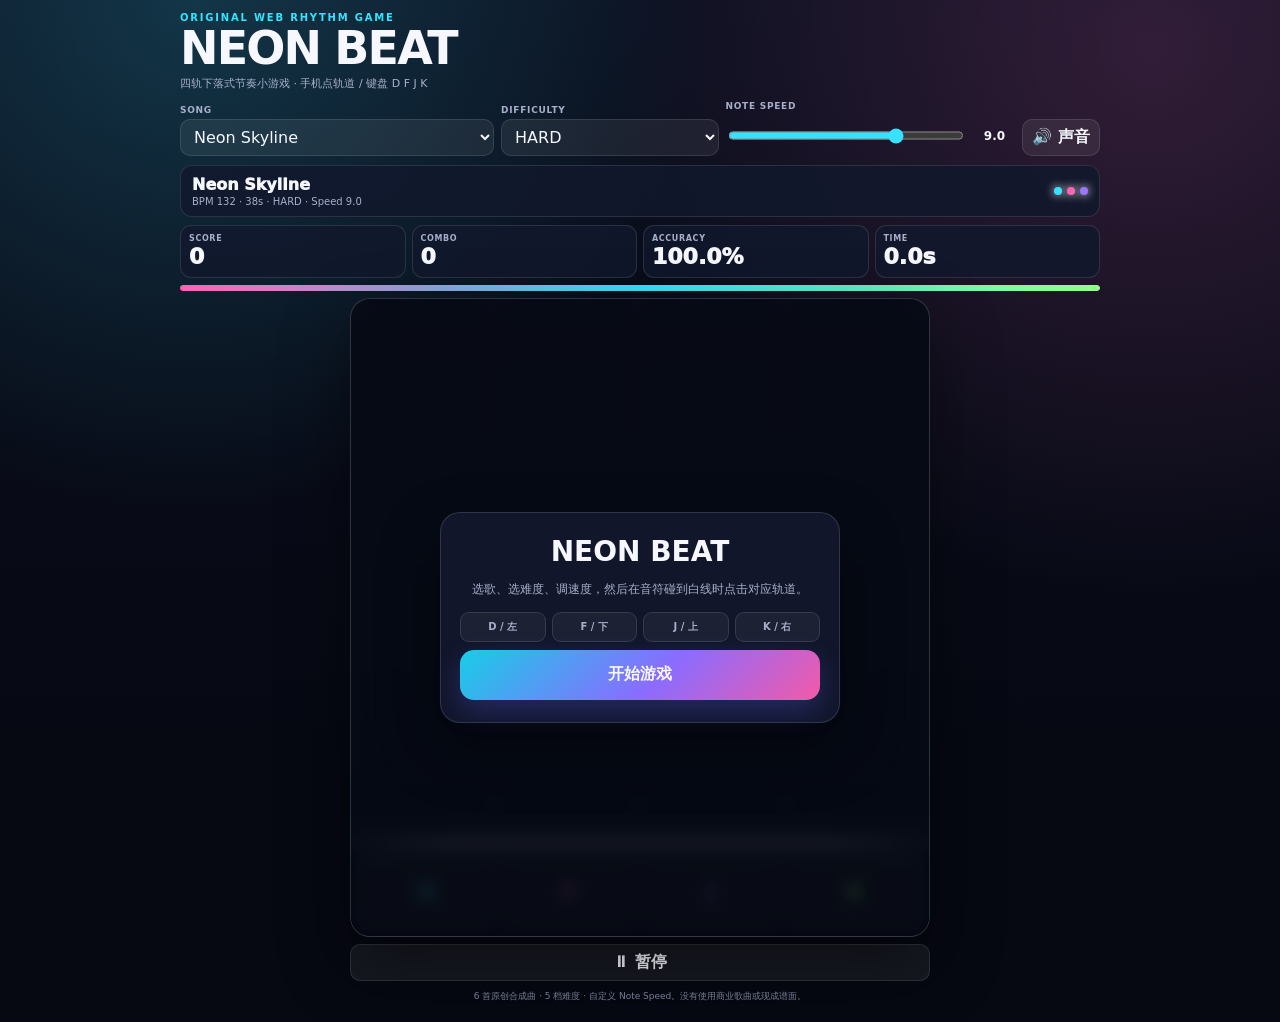
==== commit e3dc1819: "Add songs, five difficulties and custom note speed" ====
--- a/index.html
+++ b/index.html
@@ -6,908 +6,96 @@
   <meta name="theme-color" content="#0b1020">
   <title>NEON BEAT</title>
   <style>
-    :root {
-      --bg: #070a14;
-      --panel: rgba(18, 24, 45, .84);
-      --line: rgba(255,255,255,.11);
-      --text: #f7f8ff;
-      --muted: #a8afca;
-      --cyan: #36e2ff;
-      --pink: #ff62b5;
-      --violet: #9b77ff;
-      --lime: #91ff88;
-      --danger: #ff5c78;
-    }
-
-    * { box-sizing: border-box; -webkit-tap-highlight-color: transparent; }
-    html, body { margin: 0; min-height: 100%; background: var(--bg); color: var(--text); }
-    body {
-      min-height: 100dvh;
-      overflow-x: hidden;
-      font-family: Inter, ui-sans-serif, system-ui, -apple-system, BlinkMacSystemFont, "Segoe UI", sans-serif;
-      background:
-        radial-gradient(circle at 15% 0%, rgba(54,226,255,.18), transparent 32rem),
-        radial-gradient(circle at 90% 5%, rgba(255,98,181,.16), transparent 34rem),
-        linear-gradient(180deg, #0b1020, #060812 75%);
-    }
-
-    button, select { font: inherit; }
-    button { border: 0; color: inherit; }
-
-    .app {
-      width: min(100%, 900px);
-      margin: 0 auto;
-      padding: max(14px, env(safe-area-inset-top)) 12px max(18px, env(safe-area-inset-bottom));
-    }
-
-    .topbar {
-      display: flex;
-      align-items: flex-end;
-      justify-content: space-between;
-      gap: 12px;
-      margin-bottom: 12px;
-    }
-
-    .brand-small {
-      margin: 0 0 2px;
-      color: var(--cyan);
-      font-size: 11px;
-      font-weight: 900;
-      letter-spacing: .18em;
-    }
-
-    h1 {
-      margin: 0;
-      font-size: clamp(28px, 7vw, 46px);
-      line-height: 1;
-      letter-spacing: -.04em;
-    }
-
-    .sub {
-      margin: 6px 0 0;
-      color: var(--muted);
-      font-size: 12px;
-    }
-
-    .controls {
-      display: flex;
-      gap: 7px;
-      align-items: center;
-      flex-wrap: wrap;
-      justify-content: flex-end;
-    }
-
-    select, .small-btn {
-      min-height: 36px;
-      padding: 7px 10px;
-      border: 1px solid var(--line);
-      border-radius: 11px;
-      background: rgba(255,255,255,.07);
-      color: var(--text);
-      outline: none;
-    }
-
-    select option { color: #111; }
-    .small-btn { cursor: pointer; font-weight: 800; }
-    .small-btn:active { transform: scale(.97); }
-
-    .hud {
-      display: grid;
-      grid-template-columns: repeat(4, minmax(0,1fr));
-      gap: 8px;
-      margin-bottom: 9px;
-    }
-
-    .hud-card {
-      min-width: 0;
-      padding: 9px 10px;
-      border: 1px solid var(--line);
-      border-radius: 13px;
-      background: var(--panel);
-      backdrop-filter: blur(12px);
-    }
-
-    .hud-label {
-      color: var(--muted);
-      font-size: 9px;
-      font-weight: 800;
-      letter-spacing: .08em;
-      text-transform: uppercase;
-    }
-
-    .hud-value {
-      margin-top: 2px;
-      overflow: hidden;
-      font-size: clamp(16px, 4vw, 24px);
-      font-weight: 950;
-      white-space: nowrap;
-      text-overflow: ellipsis;
-    }
-
-    .life-wrap {
-      height: 7px;
-      margin-bottom: 9px;
-      overflow: hidden;
-      border-radius: 999px;
-      background: rgba(255,255,255,.08);
-    }
-
-    .life-bar {
-      width: 100%;
-      height: 100%;
-      border-radius: inherit;
-      background: linear-gradient(90deg, var(--pink), var(--cyan), var(--lime));
-      transition: width .18s ease;
-    }
-
-    .game-shell {
-      position: relative;
-      width: min(100%, 560px);
-      height: min(72dvh, 720px);
-      min-height: 470px;
-      margin: 0 auto;
-      overflow: hidden;
-      border: 1px solid rgba(255,255,255,.14);
-      border-radius: 22px;
-      background:
-        linear-gradient(180deg, rgba(255,255,255,.035), rgba(255,255,255,.01)),
-        #090d19;
-      box-shadow: 0 28px 70px rgba(0,0,0,.42), inset 0 0 40px rgba(88,99,255,.05);
-      touch-action: none;
-      user-select: none;
-    }
-
-    .game-shell::before {
-      content: "";
-      position: absolute;
-      inset: 0;
-      pointer-events: none;
-      background: repeating-linear-gradient(180deg, transparent 0 58px, rgba(255,255,255,.025) 59px 60px);
-    }
-
-    .lanes {
-      position: absolute;
-      inset: 0;
-      display: grid;
-      grid-template-columns: repeat(4, 1fr);
-    }
-
-    .lane {
-      position: relative;
-      overflow: hidden;
-      border-right: 1px solid rgba(255,255,255,.08);
-    }
-    .lane:last-child { border-right: 0; }
-    .lane.active { background: rgba(255,255,255,.055); }
-
-    .hit-line {
-      position: absolute;
-      left: 0;
-      right: 0;
-      bottom: 92px;
-      height: 3px;
-      z-index: 5;
-      background: linear-gradient(90deg, transparent, rgba(255,255,255,.95) 18%, rgba(255,255,255,.95) 82%, transparent);
-      box-shadow: 0 0 18px rgba(255,255,255,.55);
-      pointer-events: none;
-    }
-
-    .judge {
-      position: absolute;
-      z-index: 20;
-      left: 50%;
-      top: 48%;
-      transform: translate(-50%, -50%) scale(.85);
-      min-width: 150px;
-      text-align: center;
-      font-size: clamp(25px, 8vw, 44px);
-      font-weight: 1000;
-      letter-spacing: -.04em;
-      opacity: 0;
-      pointer-events: none;
-      text-shadow: 0 4px 18px rgba(0,0,0,.55);
-    }
-    .judge.show { animation: judgePop .38s ease-out; }
-    .judge.perfect { color: #fff; text-shadow: 0 0 8px var(--cyan), 0 0 24px var(--violet); }
-    .judge.great { color: var(--cyan); }
-    .judge.good { color: #ffe477; }
-    .judge.miss { color: var(--danger); }
-    @keyframes judgePop {
-      0% { opacity: 0; transform: translate(-50%, -50%) scale(.7); }
-      30% { opacity: 1; transform: translate(-50%, -50%) scale(1.08); }
-      100% { opacity: 0; transform: translate(-50%, -68%) scale(1); }
-    }
-
-    .note {
-      position: absolute;
-      z-index: 8;
-      left: 9%;
-      width: 82%;
-      height: 24px;
-      border: 2px solid rgba(255,255,255,.76);
-      border-radius: 8px;
-      transform: translateY(-50%);
-      box-shadow: 0 0 12px currentColor;
-      will-change: top;
-      pointer-events: none;
-    }
-    .note.l0 { color: var(--cyan); background: linear-gradient(90deg, #1dbcd6, #56ecff); }
-    .note.l1 { color: var(--pink); background: linear-gradient(90deg, #e94398, #ff82c5); }
-    .note.l2 { color: var(--violet); background: linear-gradient(90deg, #7258dc, #a990ff); }
-    .note.l3 { color: var(--lime); background: linear-gradient(90deg, #58cf6b, #a8ff91); }
-
-    .lane-buttons {
-      position: absolute;
-      z-index: 10;
-      left: 0;
-      right: 0;
-      bottom: 0;
-      height: 88px;
-      display: grid;
-      grid-template-columns: repeat(4, 1fr);
-      gap: 4px;
-      padding: 6px;
-      background: linear-gradient(180deg, transparent, rgba(3,5,12,.82) 22%);
-    }
-
-    .lane-btn {
-      touch-action: none;
-      border: 1px solid rgba(255,255,255,.16);
-      border-radius: 12px;
-      background: rgba(255,255,255,.075);
-      font-weight: 950;
-      font-size: 17px;
-      cursor: pointer;
-      transition: transform .06s ease, background .06s ease, box-shadow .06s ease;
-    }
-    .lane-btn:nth-child(1) { color: var(--cyan); }
-    .lane-btn:nth-child(2) { color: var(--pink); }
-    .lane-btn:nth-child(3) { color: var(--violet); }
-    .lane-btn:nth-child(4) { color: var(--lime); }
-    .lane-btn.pressed {
-      transform: translateY(2px) scale(.96);
-      background: rgba(255,255,255,.17);
-      box-shadow: inset 0 0 20px rgba(255,255,255,.12);
-    }
-
-    .overlay {
-      position: absolute;
-      z-index: 50;
-      inset: 0;
-      display: grid;
-      place-items: center;
-      padding: 20px;
-      background: rgba(5,8,18,.76);
-      backdrop-filter: blur(8px);
-    }
-    .overlay.hidden { display: none; }
-
-    .overlay-card {
-      width: min(100%, 390px);
-      padding: 24px 20px;
-      border: 1px solid rgba(255,255,255,.13);
-      border-radius: 20px;
-      background: rgba(18,24,45,.94);
-      text-align: center;
-      box-shadow: 0 25px 60px rgba(0,0,0,.4);
-    }
-    .overlay-card h2 { margin: 0; font-size: 29px; }
-    .overlay-card p { color: var(--muted); font-size: 13px; line-height: 1.55; }
-
-    .start-btn {
-      width: 100%;
-      min-height: 52px;
-      margin-top: 8px;
-      border-radius: 14px;
-      background: linear-gradient(135deg, #18cde7, #8a6cff 55%, #f35aa8);
-      font-size: 17px;
-      font-weight: 950;
-      cursor: pointer;
-      box-shadow: 0 10px 28px rgba(95,94,255,.28);
-    }
-    .start-btn:active { transform: scale(.985); }
-
-    .keys {
-      display: grid;
-      grid-template-columns: repeat(4, 1fr);
-      gap: 6px;
-      margin: 14px 0 0;
-    }
-    .keycap {
-      padding: 7px 4px;
-      border: 1px solid var(--line);
-      border-radius: 9px;
-      background: rgba(255,255,255,.05);
-      color: var(--muted);
-      font-size: 11px;
-      font-weight: 800;
-    }
-
-    .countdown {
-      position: absolute;
-      z-index: 45;
-      inset: 0;
-      display: grid;
-      place-items: center;
-      font-size: clamp(72px, 24vw, 130px);
-      font-weight: 1000;
-      pointer-events: none;
-      text-shadow: 0 0 35px var(--cyan);
-    }
-    .countdown.hidden { display: none; }
-
-    .result-grid {
-      display: grid;
-      grid-template-columns: repeat(2, 1fr);
-      gap: 8px;
-      margin: 14px 0;
-    }
-    .result-item {
-      padding: 10px;
-      border: 1px solid var(--line);
-      border-radius: 12px;
-      background: rgba(255,255,255,.05);
-    }
-    .result-item span { display: block; color: var(--muted); font-size: 10px; }
-    .result-item strong { display: block; margin-top: 2px; font-size: 20px; }
-
-    .grade {
-      margin: 4px 0 8px;
-      font-size: 76px;
-      font-weight: 1000;
-      line-height: .95;
-      background: linear-gradient(135deg, var(--cyan), #fff, var(--pink));
-      -webkit-background-clip: text;
-      background-clip: text;
-      color: transparent;
-    }
-
-    .footer-note {
-      margin: 10px auto 0;
-      width: min(100%, 560px);
-      color: #7f879f;
-      font-size: 10px;
-      text-align: center;
-      line-height: 1.5;
-    }
-
-    @media (max-width: 620px) {
-      .app { padding-left: 7px; padding-right: 7px; }
-      .topbar { align-items: flex-start; }
-      .sub { display: none; }
-      .controls { max-width: 46%; }
-      select, .small-btn { min-height: 32px; padding: 5px 8px; font-size: 11px; }
-      .hud { gap: 5px; }
-      .hud-card { padding: 7px; border-radius: 10px; }
-      .game-shell { height: min(75dvh, 720px); border-radius: 14px; }
-    }
+    :root{--bg:#070a14;--panel:rgba(18,24,45,.88);--line:rgba(255,255,255,.11);--text:#f7f8ff;--muted:#a8afca;--cyan:#36e2ff;--pink:#ff62b5;--violet:#9b77ff;--lime:#91ff88;--danger:#ff5c78}
+    *{box-sizing:border-box;-webkit-tap-highlight-color:transparent}html,body{margin:0;min-height:100%;background:var(--bg);color:var(--text)}body{min-height:100dvh;overflow-x:hidden;font-family:Inter,ui-sans-serif,system-ui,-apple-system,BlinkMacSystemFont,"Segoe UI",sans-serif;background:radial-gradient(circle at 15% 0%,rgba(54,226,255,.18),transparent 32rem),radial-gradient(circle at 90% 5%,rgba(255,98,181,.16),transparent 34rem),linear-gradient(180deg,#0b1020,#060812 75%)}
+    button,select,input{font:inherit}button{border:0;color:inherit}.app{width:min(100%,940px);margin:0 auto;padding:max(12px,env(safe-area-inset-top)) 10px max(18px,env(safe-area-inset-bottom))}
+    .topbar{display:flex;align-items:flex-end;justify-content:space-between;gap:12px;margin-bottom:10px}.brand-small{margin:0 0 2px;color:var(--cyan);font-size:10px;font-weight:900;letter-spacing:.18em}h1{margin:0;font-size:clamp(28px,7vw,46px);line-height:1;letter-spacing:-.04em}.sub{margin:5px 0 0;color:var(--muted);font-size:11px}
+    .settings{display:grid;grid-template-columns:1.3fr .9fr 1.2fr auto;gap:7px;align-items:end;margin-bottom:9px}.field label{display:block;margin:0 0 4px;color:var(--muted);font-size:9px;font-weight:850;text-transform:uppercase;letter-spacing:.08em}.field select,.field input,.small-btn{width:100%;min-height:37px;padding:7px 9px;border:1px solid var(--line);border-radius:10px;background:rgba(255,255,255,.07);color:var(--text);outline:none}.field select option{color:#111}.speed-box{display:flex;align-items:center;gap:7px}.speed-box input{padding:0;accent-color:var(--cyan)}.speed-value{min-width:42px;text-align:center;font-size:12px;font-weight:900}.small-btn{cursor:pointer;font-weight:850;white-space:nowrap}.small-btn:active{transform:scale(.97)}
+    .song-info{display:flex;align-items:center;justify-content:space-between;gap:10px;margin-bottom:8px;padding:9px 11px;border:1px solid var(--line);border-radius:12px;background:var(--panel)}.song-title{font-weight:950}.song-meta{color:var(--muted);font-size:10px;margin-top:2px}.song-dots{display:flex;gap:5px}.dot{width:8px;height:8px;border-radius:50%;background:var(--cyan);box-shadow:0 0 10px currentColor}.dot:nth-child(2){background:var(--pink)}.dot:nth-child(3){background:var(--violet)}
+    .hud{display:grid;grid-template-columns:repeat(4,minmax(0,1fr));gap:6px;margin-bottom:7px}.hud-card{min-width:0;padding:8px;border:1px solid var(--line);border-radius:11px;background:var(--panel)}.hud-label{color:var(--muted);font-size:8px;font-weight:800;letter-spacing:.08em;text-transform:uppercase}.hud-value{margin-top:1px;overflow:hidden;font-size:clamp(15px,4vw,22px);font-weight:950;white-space:nowrap;text-overflow:ellipsis}
+    .life-wrap{height:6px;margin-bottom:7px;overflow:hidden;border-radius:999px;background:rgba(255,255,255,.08)}.life-bar{width:100%;height:100%;border-radius:inherit;background:linear-gradient(90deg,var(--pink),var(--cyan),var(--lime));transition:width .15s ease}
+    .game-shell{position:relative;width:min(100%,580px);height:min(71dvh,720px);min-height:470px;margin:0 auto;overflow:hidden;border:1px solid rgba(255,255,255,.14);border-radius:20px;background:linear-gradient(180deg,rgba(255,255,255,.035),rgba(255,255,255,.01)),#090d19;box-shadow:0 28px 70px rgba(0,0,0,.42),inset 0 0 40px rgba(88,99,255,.05);touch-action:none;user-select:none}.game-shell::before{content:"";position:absolute;inset:0;pointer-events:none;background:repeating-linear-gradient(180deg,transparent 0 58px,rgba(255,255,255,.025) 59px 60px)}
+    .lanes{position:absolute;inset:0;display:grid;grid-template-columns:repeat(4,1fr)}.lane{position:relative;overflow:hidden;border-right:1px solid rgba(255,255,255,.08)}.lane:last-child{border-right:0}.lane.active{background:rgba(255,255,255,.055)}.hit-line{position:absolute;left:0;right:0;bottom:92px;height:3px;z-index:5;background:linear-gradient(90deg,transparent,rgba(255,255,255,.95) 18%,rgba(255,255,255,.95) 82%,transparent);box-shadow:0 0 18px rgba(255,255,255,.55);pointer-events:none}
+    .judge{position:absolute;z-index:20;left:50%;top:48%;transform:translate(-50%,-50%) scale(.85);min-width:150px;text-align:center;font-size:clamp(25px,8vw,44px);font-weight:1000;letter-spacing:-.04em;opacity:0;pointer-events:none;text-shadow:0 4px 18px rgba(0,0,0,.55)}.judge.show{animation:judgePop .38s ease-out}.judge.perfect{color:#fff;text-shadow:0 0 8px var(--cyan),0 0 24px var(--violet)}.judge.great{color:var(--cyan)}.judge.good{color:#ffe477}.judge.miss{color:var(--danger)}@keyframes judgePop{0%{opacity:0;transform:translate(-50%,-50%) scale(.7)}30%{opacity:1;transform:translate(-50%,-50%) scale(1.08)}100%{opacity:0;transform:translate(-50%,-68%) scale(1)}}
+    .note{position:absolute;z-index:8;left:9%;width:82%;height:24px;border:2px solid rgba(255,255,255,.76);border-radius:8px;transform:translateY(-50%);box-shadow:0 0 12px currentColor;will-change:top;pointer-events:none}.note.l0{color:var(--cyan);background:linear-gradient(90deg,#1dbcd6,#56ecff)}.note.l1{color:var(--pink);background:linear-gradient(90deg,#e94398,#ff82c5)}.note.l2{color:var(--violet);background:linear-gradient(90deg,#7258dc,#a990ff)}.note.l3{color:var(--lime);background:linear-gradient(90deg,#58cf6b,#a8ff91)}
+    .lane-buttons{position:absolute;z-index:10;left:0;right:0;bottom:0;height:88px;display:grid;grid-template-columns:repeat(4,1fr);gap:4px;padding:6px;background:linear-gradient(180deg,transparent,rgba(3,5,12,.82) 22%)}.lane-btn{touch-action:none;border:1px solid rgba(255,255,255,.16);border-radius:12px;background:rgba(255,255,255,.075);font-weight:950;font-size:17px;cursor:pointer;transition:transform .06s ease,background .06s ease,box-shadow .06s ease}.lane-btn:nth-child(1){color:var(--cyan)}.lane-btn:nth-child(2){color:var(--pink)}.lane-btn:nth-child(3){color:var(--violet)}.lane-btn:nth-child(4){color:var(--lime)}.lane-btn.pressed{transform:translateY(2px) scale(.96);background:rgba(255,255,255,.17);box-shadow:inset 0 0 20px rgba(255,255,255,.12)}
+    .overlay{position:absolute;z-index:50;inset:0;display:grid;place-items:center;padding:20px;background:rgba(5,8,18,.78);backdrop-filter:blur(8px)}.overlay.hidden{display:none}.overlay-card{width:min(100%,400px);padding:22px 19px;border:1px solid rgba(255,255,255,.13);border-radius:20px;background:rgba(18,24,45,.95);text-align:center;box-shadow:0 25px 60px rgba(0,0,0,.4)}.overlay-card h2{margin:0;font-size:28px}.overlay-card p{color:var(--muted);font-size:12px;line-height:1.55}.start-btn{width:100%;min-height:50px;margin-top:8px;border-radius:14px;background:linear-gradient(135deg,#18cde7,#8a6cff 55%,#f35aa8);font-size:16px;font-weight:950;cursor:pointer;box-shadow:0 10px 28px rgba(95,94,255,.28)}.start-btn:active{transform:scale(.985)}
+    .keys{display:grid;grid-template-columns:repeat(4,1fr);gap:6px;margin:13px 0 0}.keycap{padding:7px 4px;border:1px solid var(--line);border-radius:9px;background:rgba(255,255,255,.05);color:var(--muted);font-size:10px;font-weight:800}.countdown{position:absolute;z-index:45;inset:0;display:grid;place-items:center;font-size:clamp(72px,24vw,130px);font-weight:1000;pointer-events:none;text-shadow:0 0 35px var(--cyan)}.countdown.hidden{display:none}
+    .result-grid{display:grid;grid-template-columns:repeat(2,1fr);gap:8px;margin:13px 0}.result-item{padding:9px;border:1px solid var(--line);border-radius:12px;background:rgba(255,255,255,.05)}.result-item span{display:block;color:var(--muted);font-size:9px}.result-item strong{display:block;margin-top:2px;font-size:19px}.grade{margin:4px 0 8px;font-size:70px;font-weight:1000;line-height:.95;background:linear-gradient(135deg,var(--cyan),#fff,var(--pink));-webkit-background-clip:text;background-clip:text;color:transparent}.footer-note{margin:9px auto 0;width:min(100%,580px);color:#7f879f;font-size:9px;text-align:center;line-height:1.5}
+    @media(max-width:700px){.app{padding-left:6px;padding-right:6px}.topbar{align-items:flex-start}.sub{display:none}.settings{grid-template-columns:1fr 1fr}.settings .field:nth-child(3){grid-column:1/2}.settings .small-btn{grid-column:2/3}.song-info{padding:8px}.hud{gap:4px}.hud-card{padding:6px}.game-shell{height:min(73dvh,720px);border-radius:14px}}
   </style>
 </head>
 <body>
   <main class="app">
     <header class="topbar">
-      <div>
-        <p class="brand-small">ORIGINAL WEB RHYTHM GAME</p>
-        <h1>NEON BEAT</h1>
-        <p class="sub">四轨下落式节奏小游戏 · 手机点轨道 / 键盘 D F J K</p>
-      </div>
-      <div class="controls">
-        <select id="difficulty" aria-label="难度">
-          <option value="easy">EASY</option>
-          <option value="normal" selected>NORMAL</option>
-          <option value="hard">HARD</option>
-        </select>
-        <button id="soundBtn" class="small-btn" type="button">🔊 声音</button>
-        <button id="pauseBtn" class="small-btn" type="button" disabled>⏸ 暂停</button>
-      </div>
+      <div><p class="brand-small">ORIGINAL WEB RHYTHM GAME</p><h1>NEON BEAT</h1><p class="sub">四轨下落式节奏小游戏 · 手机点轨道 / 键盘 D F J K</p></div>
     </header>
 
-    <section class="hud" aria-label="游戏状态">
-      <div class="hud-card"><div class="hud-label">Score</div><div id="score" class="hud-value">0</div></div>
-      <div class="hud-card"><div class="hud-label">Combo</div><div id="combo" class="hud-value">0</div></div>
-      <div class="hud-card"><div class="hud-label">Accuracy</div><div id="accuracy" class="hud-value">100%</div></div>
-      <div class="hud-card"><div class="hud-label">Time</div><div id="time" class="hud-value">--</div></div>
+    <section class="settings">
+      <div class="field"><label for="songSelect">Song</label><select id="songSelect"></select></div>
+      <div class="field"><label for="difficulty">Difficulty</label><select id="difficulty"><option value="easy">EASY</option><option value="normal">NORMAL</option><option value="hard" selected>HARD</option><option value="expert">EXPERT</option><option value="master">MASTER</option></select></div>
+      <div class="field"><label for="speedRange">Note Speed</label><div class="speed-box"><input id="speedRange" type="range" min="1" max="12" step="0.1" value="9"><span id="speedValue" class="speed-value">9.0</span></div></div>
+      <button id="soundBtn" class="small-btn" type="button">🔊 声音</button>
     </section>
 
+    <section class="song-info"><div><div id="songTitle" class="song-title">Neon Skyline</div><div id="songMeta" class="song-meta">BPM 132 · 38s</div></div><div class="song-dots"><span class="dot"></span><span class="dot"></span><span class="dot"></span></div></section>
+
+    <section class="hud"><div class="hud-card"><div class="hud-label">Score</div><div id="score" class="hud-value">0</div></div><div class="hud-card"><div class="hud-label">Combo</div><div id="combo" class="hud-value">0</div></div><div class="hud-card"><div class="hud-label">Accuracy</div><div id="accuracy" class="hud-value">100%</div></div><div class="hud-card"><div class="hud-label">Time</div><div id="time" class="hud-value">--</div></div></section>
     <div class="life-wrap"><div id="lifeBar" class="life-bar"></div></div>
 
-    <section id="gameShell" class="game-shell" aria-label="四轨节奏游戏区域">
-      <div class="lanes">
-        <div class="lane" data-lane="0"></div>
-        <div class="lane" data-lane="1"></div>
-        <div class="lane" data-lane="2"></div>
-        <div class="lane" data-lane="3"></div>
-      </div>
-
-      <div class="hit-line"></div>
-      <div id="judge" class="judge">PERFECT</div>
-      <div id="countdown" class="countdown hidden">3</div>
-
-      <div class="lane-buttons">
-        <button class="lane-btn" data-lane="0" type="button">D</button>
-        <button class="lane-btn" data-lane="1" type="button">F</button>
-        <button class="lane-btn" data-lane="2" type="button">J</button>
-        <button class="lane-btn" data-lane="3" type="button">K</button>
-      </div>
-
-      <div id="startOverlay" class="overlay">
-        <div class="overlay-card">
-          <h2>NEON BEAT</h2>
-          <p>音符落到白色判定线时，点下面对应的轨道。越接近判定线，判定越高。</p>
-          <div class="keys">
-            <div class="keycap">D / 左</div>
-            <div class="keycap">F / 下</div>
-            <div class="keycap">J / 上</div>
-            <div class="keycap">K / 右</div>
-          </div>
-          <button id="startBtn" class="start-btn" type="button">开始游戏</button>
-        </div>
-      </div>
-
-      <div id="pauseOverlay" class="overlay hidden">
-        <div class="overlay-card">
-          <h2>PAUSED</h2>
-          <p>游戏暂停了。</p>
-          <button id="resumeBtn" class="start-btn" type="button">继续</button>
-        </div>
-      </div>
-
-      <div id="resultOverlay" class="overlay hidden">
-        <div class="overlay-card">
-          <div id="grade" class="grade">S</div>
-          <h2>RESULT</h2>
-          <div class="result-grid">
-            <div class="result-item"><span>SCORE</span><strong id="resultScore">0</strong></div>
-            <div class="result-item"><span>MAX COMBO</span><strong id="resultCombo">0</strong></div>
-            <div class="result-item"><span>ACCURACY</span><strong id="resultAccuracy">0%</strong></div>
-            <div class="result-item"><span>MISS</span><strong id="resultMiss">0</strong></div>
-          </div>
-          <button id="retryBtn" class="start-btn" type="button">再来一局</button>
-        </div>
-      </div>
+    <section id="gameShell" class="game-shell">
+      <div class="lanes"><div class="lane" data-lane="0"></div><div class="lane" data-lane="1"></div><div class="lane" data-lane="2"></div><div class="lane" data-lane="3"></div></div>
+      <div class="hit-line"></div><div id="judge" class="judge">PERFECT</div><div id="countdown" class="countdown hidden">3</div>
+      <div class="lane-buttons"><button class="lane-btn" data-lane="0" type="button">D</button><button class="lane-btn" data-lane="1" type="button">F</button><button class="lane-btn" data-lane="2" type="button">J</button><button class="lane-btn" data-lane="3" type="button">K</button></div>
+      <div id="startOverlay" class="overlay"><div class="overlay-card"><h2>NEON BEAT</h2><p>选歌、选难度、调速度，然后在音符碰到白线时点击对应轨道。</p><div class="keys"><div class="keycap">D / 左</div><div class="keycap">F / 下</div><div class="keycap">J / 上</div><div class="keycap">K / 右</div></div><button id="startBtn" class="start-btn" type="button">开始游戏</button></div></div>
+      <div id="pauseOverlay" class="overlay hidden"><div class="overlay-card"><h2>PAUSED</h2><p>游戏暂停了。</p><button id="resumeBtn" class="start-btn" type="button">继续</button></div></div>
+      <div id="resultOverlay" class="overlay hidden"><div class="overlay-card"><div id="grade" class="grade">S</div><h2>RESULT</h2><div class="result-grid"><div class="result-item"><span>SCORE</span><strong id="resultScore">0</strong></div><div class="result-item"><span>MAX COMBO</span><strong id="resultCombo">0</strong></div><div class="result-item"><span>ACCURACY</span><strong id="resultAccuracy">0%</strong></div><div class="result-item"><span>MISS</span><strong id="resultMiss">0</strong></div></div><button id="retryBtn" class="start-btn" type="button">再来一局</button></div></div>
     </section>
-
-    <p class="footer-note">这是原创网页小游戏，不使用 Project Sekai 的歌曲、谱面或美术资源。旧配队器数据会在第一次打开这版时从浏览器本地清掉。</p>
+    <button id="pauseBtn" class="small-btn" style="display:block;width:min(100%,580px);margin:7px auto 0" type="button" disabled>⏸ 暂停</button>
+    <p class="footer-note">6 首原创合成曲 · 5 档难度 · 自定义 Note Speed。没有使用商业歌曲或现成谱面。</p>
   </main>
 
-  <script>
-    (() => {
-      "use strict";
-
-      const $ = id => document.getElementById(id);
-      const lanes = [...document.querySelectorAll(".lane")];
-      const laneButtons = [...document.querySelectorAll(".lane-btn")];
-      const difficultySelect = $("difficulty");
-      const soundBtn = $("soundBtn");
-      const pauseBtn = $("pauseBtn");
-      const startBtn = $("startBtn");
-      const resumeBtn = $("resumeBtn");
-      const retryBtn = $("retryBtn");
-      const gameShell = $("gameShell");
-      const judgeEl = $("judge");
-      const countdownEl = $("countdown");
-
-      // 清掉旧配队器留下的本机数据。
-      try {
-        localStorage.removeItem("pjsk-en-builder-v2");
-        localStorage.removeItem("pjsk-en-screenshot-cards-imported-v1");
-      } catch (_) {}
-
-      const DIFFICULTIES = {
-        easy:   { bpm: 112, duration: 34, density: 1.0, lead: 2100 },
-        normal: { bpm: 146, duration: 40, density: 1.5, lead: 1850 },
-        hard:   { bpm: 178, duration: 44, density: 2.1, lead: 1650 }
-      };
-
-      const state = {
-        running: false,
-        paused: false,
-        sound: true,
-        notes: [],
-        startPerf: 0,
-        pausePerf: 0,
-        pauseAccum: 0,
-        raf: 0,
-        score: 0,
-        combo: 0,
-        maxCombo: 0,
-        life: 100,
-        perfect: 0,
-        great: 0,
-        good: 0,
-        miss: 0,
-        judged: 0,
-        timingSum: 0,
-        durationMs: 0,
-        leadMs: 1800,
-        nextBeat: 0,
-        audioCtx: null,
-        finishTimer: null
-      };
-
-      function getAudio() {
-        if (!state.sound) return null;
-        if (!state.audioCtx) {
-          const AC = window.AudioContext || window.webkitAudioContext;
-          if (!AC) return null;
-          state.audioCtx = new AC();
-        }
-        if (state.audioCtx.state === "suspended") state.audioCtx.resume();
-        return state.audioCtx;
-      }
-
-      function tone(freq, duration = .045, gainValue = .045, type = "sine") {
-        const ctx = getAudio();
-        if (!ctx) return;
-        const osc = ctx.createOscillator();
-        const gain = ctx.createGain();
-        osc.type = type;
-        osc.frequency.value = freq;
-        gain.gain.setValueAtTime(gainValue, ctx.currentTime);
-        gain.gain.exponentialRampToValueAtTime(.0001, ctx.currentTime + duration);
-        osc.connect(gain).connect(ctx.destination);
-        osc.start();
-        osc.stop(ctx.currentTime + duration);
-      }
-
-      function currentSongTime(perf = performance.now()) {
-        return perf - state.startPerf - state.pauseAccum;
-      }
-
-      function seededRandom(seed) {
-        let t = seed >>> 0;
-        return () => {
-          t += 0x6D2B79F5;
-          let x = t;
-          x = Math.imul(x ^ (x >>> 15), x | 1);
-          x ^= x + Math.imul(x ^ (x >>> 7), x | 61);
-          return ((x ^ (x >>> 14)) >>> 0) / 4294967296;
-        };
-      }
-
-      function addNote(chart, time, lane) {
-        chart.push({
-          id: chart.length,
-          time,
-          lane,
-          judged: false,
-          result: null,
-          el: null
-        });
-      }
-
-      function makeChart(mode) {
-        const cfg = DIFFICULTIES[mode];
-        const beat = 60000 / cfg.bpm;
-        const chart = [];
-        const rand = seededRandom(mode === "easy" ? 17 : mode === "normal" ? 47 : 91);
-        const end = cfg.duration * 1000 - 1200;
-        let previousLane = -1;
-
-        for (let t = 2200, i = 0; t < end; i++) {
-          let lane = Math.floor(rand() * 4);
-          if (lane === previousLane && rand() < .65) lane = (lane + 1 + Math.floor(rand() * 3)) % 4;
-          previousLane = lane;
-          addNote(chart, t, lane);
-
-          if (mode !== "easy" && i % 8 === 6) {
-            const other = (lane + 2 + Math.floor(rand() * 2)) % 4;
-            addNote(chart, t, other);
-          }
-
-          if (mode === "hard" && (i % 7 === 3 || i % 11 === 8)) {
-            const sub = (lane + (rand() < .5 ? 1 : 3)) % 4;
-            addNote(chart, t + beat / 2, sub);
-          }
-
-          const step = mode === "easy"
-            ? beat * (rand() < .18 ? 1.5 : 1)
-            : mode === "normal"
-              ? beat * (rand() < .32 ? .5 : 1)
-              : beat * (rand() < .48 ? .5 : 1);
-          t += step;
-        }
-
-        chart.sort((a,b) => a.time - b.time || a.lane - b.lane);
-        return { chart, durationMs: cfg.duration * 1000, leadMs: cfg.lead, bpm: cfg.bpm };
-      }
-
-      function resetVisualNotes() {
-        document.querySelectorAll(".note").forEach(el => el.remove());
-        lanes.forEach(lane => lane.classList.remove("active"));
-      }
-
-      function resetStats() {
-        state.score = 0;
-        state.combo = 0;
-        state.maxCombo = 0;
-        state.life = 100;
-        state.perfect = 0;
-        state.great = 0;
-        state.good = 0;
-        state.miss = 0;
-        state.judged = 0;
-        state.timingSum = 0;
-        state.nextBeat = 0;
-        updateHud(0);
-      }
-
-      function updateHud(songTime) {
-        $("score").textContent = Math.round(state.score).toLocaleString();
-        $("combo").textContent = state.combo;
-        const total = state.perfect + state.great + state.good + state.miss;
-        const acc = total ? ((state.perfect + state.great * .8 + state.good * .5) / total * 100) : 100;
-        $("accuracy").textContent = `${acc.toFixed(1)}%`;
-        $("time").textContent = `${Math.max(0, (state.durationMs - songTime) / 1000).toFixed(1)}s`;
-        $("lifeBar").style.width = `${Math.max(0, state.life)}%`;
-      }
-
-      function showJudge(text, cls) {
-        judgeEl.textContent = text;
-        judgeEl.className = `judge ${cls}`;
-        void judgeEl.offsetWidth;
-        judgeEl.classList.add("show");
-      }
-
-      function pressFlash(lane) {
-        const btn = laneButtons[lane];
-        const laneEl = lanes[lane];
-        btn.classList.add("pressed");
-        laneEl.classList.add("active");
-        clearTimeout(btn._flashTimer);
-        btn._flashTimer = setTimeout(() => {
-          btn.classList.remove("pressed");
-          laneEl.classList.remove("active");
-        }, 90);
-      }
-
-      function createNoteEl(note) {
-        const el = document.createElement("div");
-        el.className = `note l${note.lane}`;
-        el.dataset.id = note.id;
-        lanes[note.lane].appendChild(el);
-        note.el = el;
-        return el;
-      }
-
-      function removeNoteEl(note) {
-        if (note.el) {
-          note.el.remove();
-          note.el = null;
-        }
-      }
-
-      function applyJudgement(note, absDelta) {
-        let result;
-        let points;
-        let cls;
-        if (absDelta <= 72) {
-          result = "PERFECT"; points = 1000; cls = "perfect"; state.perfect++;
-        } else if (absDelta <= 125) {
-          result = "GREAT"; points = 820; cls = "great"; state.great++;
-        } else {
-          result = "GOOD"; points = 520; cls = "good"; state.good++;
-        }
-
-        note.judged = true;
-        note.result = result;
-        state.judged++;
-        state.combo++;
-        state.maxCombo = Math.max(state.maxCombo, state.combo);
-        state.timingSum += absDelta;
-        state.score += points * (1 + Math.min(state.combo, 100) * .0025);
-        state.life = Math.min(100, state.life + (result === "PERFECT" ? .7 : result === "GREAT" ? .35 : .1));
-        removeNoteEl(note);
-        showJudge(result, cls);
-        tone(result === "PERFECT" ? 880 : result === "GREAT" ? 740 : 620, .045, .045, "triangle");
-      }
-
-      function applyMiss(note) {
-        if (note.judged) return;
-        note.judged = true;
-        note.result = "MISS";
-        state.judged++;
-        state.miss++;
-        state.combo = 0;
-        state.life = Math.max(0, state.life - 7);
-        removeNoteEl(note);
-        showJudge("MISS", "miss");
-      }
-
-      function hitLane(lane) {
-        if (!state.running || state.paused) return;
-        pressFlash(lane);
-        const now = currentSongTime();
-        let candidate = null;
-        let best = Infinity;
-
-        for (const note of state.notes) {
-          if (note.judged || note.lane !== lane) continue;
-          const delta = Math.abs(note.time - now);
-          if (delta < best) {
-            best = delta;
-            candidate = note;
-          }
-          if (note.time - now > 300) break;
-        }
-
-        if (candidate && best <= 220) {
-          applyJudgement(candidate, best);
-        } else {
-          tone([300,360,420,480][lane], .025, .018, "square");
-        }
-      }
-
-      function renderFrame(perf) {
-        if (!state.running) return;
-        if (state.paused) {
-          state.raf = requestAnimationFrame(renderFrame);
-          return;
-        }
-
-        const t = currentSongTime(perf);
-        const shellHeight = gameShell.clientHeight;
-        const hitY = shellHeight - 94;
-        const topY = -18;
-        const travel = hitY - topY;
-
-        for (const note of state.notes) {
-          if (note.judged) continue;
-          const spawnAt = note.time - state.leadMs;
-          if (t >= spawnAt && t <= note.time + 250) {
-            const progress = (t - spawnAt) / state.leadMs;
-            const y = topY + progress * travel;
-            const el = note.el || createNoteEl(note);
-            el.style.top = `${y}px`;
-          }
-          if (t > note.time + 225) applyMiss(note);
-        }
-
-        const cfg = DIFFICULTIES[difficultySelect.value];
-        const beatMs = 60000 / cfg.bpm;
-        while (t >= state.nextBeat * beatMs) {
-          if (state.nextBeat >= 1) tone(state.nextBeat % 4 === 0 ? 125 : 95, .055, .018, "sine");
-          state.nextBeat++;
-        }
-
-        updateHud(t);
-
-        if (t >= state.durationMs + 500 || state.life <= 0) {
-          finishGame();
-          return;
-        }
-
-        state.raf = requestAnimationFrame(renderFrame);
-      }
-
-      async function countdown() {
-        countdownEl.classList.remove("hidden");
-        for (const value of [3,2,1]) {
-          countdownEl.textContent = value;
-          tone(520 + (3-value) * 90, .08, .055, "triangle");
-          await new Promise(resolve => setTimeout(resolve, 650));
-        }
-        countdownEl.textContent = "GO!";
-        tone(900, .12, .07, "triangle");
-        await new Promise(resolve => setTimeout(resolve, 360));
-        countdownEl.classList.add("hidden");
-      }
-
-      async function startGame() {
-        if (state.running) return;
-        getAudio();
-        $("resultOverlay").classList.add("hidden");
-        $("startOverlay").classList.add("hidden");
-        $("pauseOverlay").classList.add("hidden");
-        resetVisualNotes();
-        resetStats();
-
-        const generated = makeChart(difficultySelect.value);
-        state.notes = generated.chart;
-        state.durationMs = generated.durationMs;
-        state.leadMs = generated.leadMs;
-        state.pauseAccum = 0;
-        state.paused = false;
-        state.running = false;
-        pauseBtn.disabled = true;
-        difficultySelect.disabled = true;
-
-        await countdown();
-
-        state.startPerf = performance.now();
-        state.running = true;
-        pauseBtn.disabled = false;
-        state.raf = requestAnimationFrame(renderFrame);
-      }
-
-      function pauseGame() {
-        if (!state.running || state.paused) return;
-        state.paused = true;
-        state.pausePerf = performance.now();
-        $("pauseOverlay").classList.remove("hidden");
-        pauseBtn.textContent = "▶ 继续";
-      }
-
-      function resumeGame() {
-        if (!state.running || !state.paused) return;
-        state.pauseAccum += performance.now() - state.pausePerf;
-        state.paused = false;
-        $("pauseOverlay").classList.add("hidden");
-        pauseBtn.textContent = "⏸ 暂停";
-      }
-
-      function finishGame() {
-        if (!state.running) return;
-        state.running = false;
-        state.paused = false;
-        cancelAnimationFrame(state.raf);
-        pauseBtn.disabled = true;
-        pauseBtn.textContent = "⏸ 暂停";
-        difficultySelect.disabled = false;
-
-        for (const note of state.notes) {
-          if (!note.judged) applyMiss(note);
-          removeNoteEl(note);
-        }
-
-        const total = state.perfect + state.great + state.good + state.miss;
-        const acc = total ? ((state.perfect + state.great * .8 + state.good * .5) / total * 100) : 0;
-        const grade = acc >= 98 && state.miss === 0 ? "S+" : acc >= 94 ? "S" : acc >= 86 ? "A" : acc >= 74 ? "B" : "C";
-
-        $("grade").textContent = grade;
-        $("resultScore").textContent = Math.round(state.score).toLocaleString();
-        $("resultCombo").textContent = state.maxCombo;
-        $("resultAccuracy").textContent = `${acc.toFixed(2)}%`;
-        $("resultMiss").textContent = state.miss;
-        $("resultOverlay").classList.remove("hidden");
-        updateHud(state.durationMs);
-      }
-
-      soundBtn.addEventListener("click", () => {
-        state.sound = !state.sound;
-        soundBtn.textContent = state.sound ? "🔊 声音" : "🔇 静音";
-        if (state.sound) getAudio();
-      });
-
-      pauseBtn.addEventListener("click", () => state.paused ? resumeGame() : pauseGame());
-      startBtn.addEventListener("click", startGame);
-      resumeBtn.addEventListener("click", resumeGame);
-      retryBtn.addEventListener("click", startGame);
-
-      laneButtons.forEach(btn => {
-        const lane = Number(btn.dataset.lane);
-        btn.addEventListener("pointerdown", event => {
-          event.preventDefault();
-          hitLane(lane);
-        });
-      });
-
-      const keyMap = {
-        KeyD: 0, ArrowLeft: 0,
-        KeyF: 1, ArrowDown: 1,
-        KeyJ: 2, ArrowUp: 2,
-        KeyK: 3, ArrowRight: 3
-      };
-
-      window.addEventListener("keydown", event => {
-        if (event.repeat) return;
-        if (event.code in keyMap) {
-          event.preventDefault();
-          hitLane(keyMap[event.code]);
-        } else if (event.code === "Escape" && state.running) {
-          state.paused ? resumeGame() : pauseGame();
-        } else if (event.code === "Space" && !state.running) {
-          event.preventDefault();
-          startGame();
-        }
-      });
-
-      document.addEventListener("visibilitychange", () => {
-        if (document.hidden && state.running && !state.paused) pauseGame();
-      });
-
-      updateHud(0);
-    })();
-  </script>
+<script>
+(()=>{"use strict";
+const $=id=>document.getElementById(id),lanes=[...document.querySelectorAll('.lane')],laneButtons=[...document.querySelectorAll('.lane-btn')];
+const SONGS={
+ neon:{title:'Neon Skyline',bpm:132,duration:38,seed:17,root:261.63,scale:[0,2,4,7,9,7,4,2],bass:[0,0,5,5,7,7,5,5]},
+ pixel:{title:'Pixel Rush',bpm:156,duration:40,seed:29,root:293.66,scale:[0,4,7,11,7,4,2,7],bass:[0,7,5,7,0,7,9,7]},
+ midnight:{title:'Midnight Circuit',bpm:174,duration:42,seed:43,root:220,scale:[0,3,7,10,7,3,5,7],bass:[0,0,8,8,5,5,10,10]},
+ candy:{title:'Candy Reactor',bpm:198,duration:39,seed:61,root:329.63,scale:[0,2,7,9,11,9,7,4],bass:[0,5,7,0,9,7,5,7]},
+ prism:{title:'Prism Breaker',bpm:212,duration:43,seed:83,root:246.94,scale:[0,5,7,12,10,7,5,3],bass:[0,7,10,5,0,10,7,5]},
+ afterglow:{title:'Afterglow Signal',bpm:118,duration:46,seed:101,root:196,scale:[0,4,7,9,7,4,2,4],bass:[0,0,5,5,9,9,7,7]}
+};
+const DIFF={easy:{mult:.72,split:.05,chord:.02,life:5},normal:{mult:1,split:.18,chord:.06,life:6},hard:{mult:1.28,split:.38,chord:.12,life:7},expert:{mult:1.65,split:.62,chord:.2,life:8},master:{mult:2.05,split:.82,chord:.3,life:9}};
+const state={running:false,paused:false,sound:true,notes:[],startPerf:0,pausePerf:0,pauseAccum:0,raf:0,score:0,combo:0,maxCombo:0,life:100,perfect:0,great:0,good:0,miss:0,durationMs:0,leadMs:1500,audioCtx:null,nextMusicBeat:0};
+Object.entries(SONGS).forEach(([id,s],i)=>{const o=document.createElement('option');o.value=id;o.textContent=s.title;if(i===0)o.selected=true;$('songSelect').appendChild(o)});
+function rand(seed){let t=seed>>>0;return()=>{t+=0x6D2B79F5;let x=t;x=Math.imul(x^(x>>>15),x|1);x^=x+Math.imul(x^(x>>>7),x|61);return((x^(x>>>14))>>>0)/4294967296}};
+function audio(){if(!state.sound)return null;if(!state.audioCtx){const AC=window.AudioContext||window.webkitAudioContext;if(!AC)return null;state.audioCtx=new AC()}if(state.audioCtx.state==='suspended')state.audioCtx.resume();return state.audioCtx}
+function tone(freq,d=.055,g=.03,type='triangle'){const c=audio();if(!c)return;const o=c.createOscillator(),gn=c.createGain();o.type=type;o.frequency.value=freq;gn.gain.setValueAtTime(g,c.currentTime);gn.gain.exponentialRampToValueAtTime(.0001,c.currentTime+d);o.connect(gn).connect(c.destination);o.start();o.stop(c.currentTime+d)}
+function noteFreq(root,semitone,oct=0){return root*Math.pow(2,(semitone+oct*12)/12)}
+function getSong(){return SONGS[$('songSelect').value]}function speedLead(){return Math.max(760,Math.min(3100,3290-Number($('speedRange').value)*210))}
+function updateSongInfo(){const s=getSong();$('songTitle').textContent=s.title;$('songMeta').textContent=`BPM ${s.bpm} · ${s.duration}s · ${$('difficulty').value.toUpperCase()} · Speed ${Number($('speedRange').value).toFixed(1)}`}
+function currentTime(p=performance.now()){return p-state.startPerf-state.pauseAccum}
+function add(chart,time,lane){chart.push({id:chart.length,time,lane,judged:false,result:null,el:null})}
+function makeChart(){const s=getSong(),d=DIFF[$('difficulty').value],beat=60000/s.bpm,r=rand(s.seed+$('difficulty').selectedIndex*997),chart=[];let lane=-1,i=0;for(let t=1800;t<s.duration*1000-900;i++){let n=Math.floor(r()*4);if(n===lane&&r()<.7)n=(n+1+Math.floor(r()*3))%4;lane=n;add(chart,t,n);if(r()<d.chord){let other=(n+1+Math.floor(r()*3))%4;add(chart,t,other)}if(r()<d.split)add(chart,t+beat/2,(n+(r()<.5?1:3))%4);if($('difficulty').value==='master'&&r()<.28)add(chart,t+beat/4,(n+2)%4);let step=beat;if(r()<d.split)step=beat/2;if($('difficulty').value==='easy'&&r()<.3)step=beat*1.5;t+=step/d.mult}chart.sort((a,b)=>a.time-b.time||a.lane-b.lane);return chart}
+function resetStats(){Object.assign(state,{score:0,combo:0,maxCombo:0,life:100,perfect:0,great:0,good:0,miss:0,nextMusicBeat:0});updateHud(0)}
+function updateHud(t){$('score').textContent=Math.round(state.score).toLocaleString();$('combo').textContent=state.combo;const total=state.perfect+state.great+state.good+state.miss,acc=total?(state.perfect+state.great*.8+state.good*.5)/total*100:100;$('accuracy').textContent=`${acc.toFixed(1)}%`;$('time').textContent=`${Math.max(0,(state.durationMs-t)/1000).toFixed(1)}s`;$('lifeBar').style.width=`${Math.max(0,state.life)}%`}
+function showJudge(text,cls){const j=$('judge');j.textContent=text;j.className=`judge ${cls}`;void j.offsetWidth;j.classList.add('show')}
+function flash(l){const b=laneButtons[l],le=lanes[l];b.classList.add('pressed');le.classList.add('active');clearTimeout(b._t);b._t=setTimeout(()=>{b.classList.remove('pressed');le.classList.remove('active')},90)}
+function createEl(n){const e=document.createElement('div');e.className=`note l${n.lane}`;lanes[n.lane].appendChild(e);n.el=e;return e}function removeEl(n){if(n.el){n.el.remove();n.el=null}}
+function judge(n,delta){let result,pts,cls;if(delta<=68){result='PERFECT';pts=1000;cls='perfect';state.perfect++}else if(delta<=118){result='GREAT';pts=820;cls='great';state.great++}else{result='GOOD';pts=520;cls='good';state.good++}n.judged=true;n.result=result;state.combo++;state.maxCombo=Math.max(state.maxCombo,state.combo);state.score+=pts*(1+Math.min(state.combo,120)*.0025);state.life=Math.min(100,state.life+(result==='PERFECT'?.7:result==='GREAT'?.35:.1));removeEl(n);showJudge(result,cls);tone(result==='PERFECT'?900:result==='GREAT'?760:620,.04,.042,'triangle')}
+function miss(n){if(n.judged)return;n.judged=true;n.result='MISS';state.miss++;state.combo=0;state.life=Math.max(0,state.life-DIFF[$('difficulty').value].life);removeEl(n);showJudge('MISS','miss')}
+function hit(l){if(!state.running||state.paused)return;flash(l);const now=currentTime();let c=null,best=1e9;for(const n of state.notes){if(n.judged||n.lane!==l)continue;const d=Math.abs(n.time-now);if(d<best){best=d;c=n}if(n.time-now>260)break}if(c&&best<=205)judge(c,best);else tone([300,360,420,480][l],.02,.015,'square')}
+function playMusicBeat(t){const s=getSong(),beat=60000/s.bpm;while(t>=state.nextMusicBeat*beat){const i=state.nextMusicBeat,mel=s.scale[i%s.scale.length],bass=s.bass[i%s.bass.length];tone(noteFreq(s.root,mel),Math.min(.18,beat/1800),.018,'triangle');if(i%2===0)tone(noteFreq(s.root,bass,-1),.09,.022,'sine');if(i%4===0)tone(95,.05,.018,'sine');state.nextMusicBeat++}}
+function frame(p){if(!state.running)return;if(state.paused){state.raf=requestAnimationFrame(frame);return}const t=currentTime(p),h=$('gameShell').clientHeight,hitY=h-94,top=-18,travel=hitY-top;for(const n of state.notes){if(n.judged)continue;const spawn=n.time-state.leadMs;if(t>=spawn&&t<=n.time+240){const pr=(t-spawn)/state.leadMs,y=top+pr*travel;(n.el||createEl(n)).style.top=`${y}px`}if(t>n.time+220)miss(n)}playMusicBeat(t);updateHud(t);if(t>=state.durationMs+500||state.life<=0){finish();return}state.raf=requestAnimationFrame(frame)}
+async function countdown(){const c=$('countdown');c.classList.remove('hidden');for(const v of [3,2,1]){c.textContent=v;tone(520+(3-v)*90,.08,.05);await new Promise(r=>setTimeout(r,620))}c.textContent='GO!';tone(950,.12,.065);await new Promise(r=>setTimeout(r,330));c.classList.add('hidden')}
+async function start(){if(state.running)return;audio();$('resultOverlay').classList.add('hidden');$('startOverlay').classList.add('hidden');$('pauseOverlay').classList.add('hidden');document.querySelectorAll('.note').forEach(e=>e.remove());resetStats();state.notes=makeChart();state.durationMs=getSong().duration*1000;state.leadMs=speedLead();state.pauseAccum=0;state.paused=false;$('pauseBtn').disabled=true;['songSelect','difficulty','speedRange'].forEach(id=>$(id).disabled=true);await countdown();state.startPerf=performance.now();state.running=true;$('pauseBtn').disabled=false;state.raf=requestAnimationFrame(frame)}
+function pause(){if(!state.running||state.paused)return;state.paused=true;state.pausePerf=performance.now();$('pauseOverlay').classList.remove('hidden');$('pauseBtn').textContent='▶ 继续'}function resume(){if(!state.running||!state.paused)return;state.pauseAccum+=performance.now()-state.pausePerf;state.paused=false;$('pauseOverlay').classList.add('hidden');$('pauseBtn').textContent='⏸ 暂停'}
+function finish(){if(!state.running)return;state.running=false;state.paused=false;cancelAnimationFrame(state.raf);$('pauseBtn').disabled=true;$('pauseBtn').textContent='⏸ 暂停';['songSelect','difficulty','speedRange'].forEach(id=>$(id).disabled=false);for(const n of state.notes){if(!n.judged)miss(n);removeEl(n)}const total=state.perfect+state.great+state.good+state.miss,acc=total?(state.perfect+state.great*.8+state.good*.5)/total*100:0,grade=acc>=99&&state.miss===0?'SS':acc>=96?'S':acc>=90?'A':acc>=80?'B':'C';$('grade').textContent=grade;$('resultScore').textContent=Math.round(state.score).toLocaleString();$('resultCombo').textContent=state.maxCombo;$('resultAccuracy').textContent=`${acc.toFixed(2)}%`;$('resultMiss').textContent=state.miss;$('resultOverlay').classList.remove('hidden');updateHud(state.durationMs)}
+$('soundBtn').onclick=()=>{state.sound=!state.sound;$('soundBtn').textContent=state.sound?'🔊 声音':'🔇 静音';if(state.sound)audio()};$('pauseBtn').onclick=()=>state.paused?resume():pause();$('startBtn').onclick=start;$('resumeBtn').onclick=resume;$('retryBtn').onclick=start;
+$('songSelect').onchange=updateSongInfo;$('difficulty').onchange=updateSongInfo;$('speedRange').oninput=()=>{$('speedValue').textContent=Number($('speedRange').value).toFixed(1);updateSongInfo()};laneButtons.forEach(b=>b.addEventListener('pointerdown',e=>{e.preventDefault();hit(Number(b.dataset.lane))}));
+const keys={KeyD:0,ArrowLeft:0,KeyF:1,ArrowDown:1,KeyJ:2,ArrowUp:2,KeyK:3,ArrowRight:3};window.addEventListener('keydown',e=>{if(e.repeat)return;if(e.code in keys){e.preventDefault();hit(keys[e.code])}else if(e.code==='Escape'&&state.running){state.paused?resume():pause()}else if(e.code==='Space'&&!state.running){e.preventDefault();start()}});document.addEventListener('visibilitychange',()=>{if(document.hidden&&state.running&&!state.paused)pause()});$('speedValue').textContent=Number($('speedRange').value).toFixed(1);updateSongInfo();updateHud(0);
+})();
+</script>
 </body>
-</html>
+</html>
